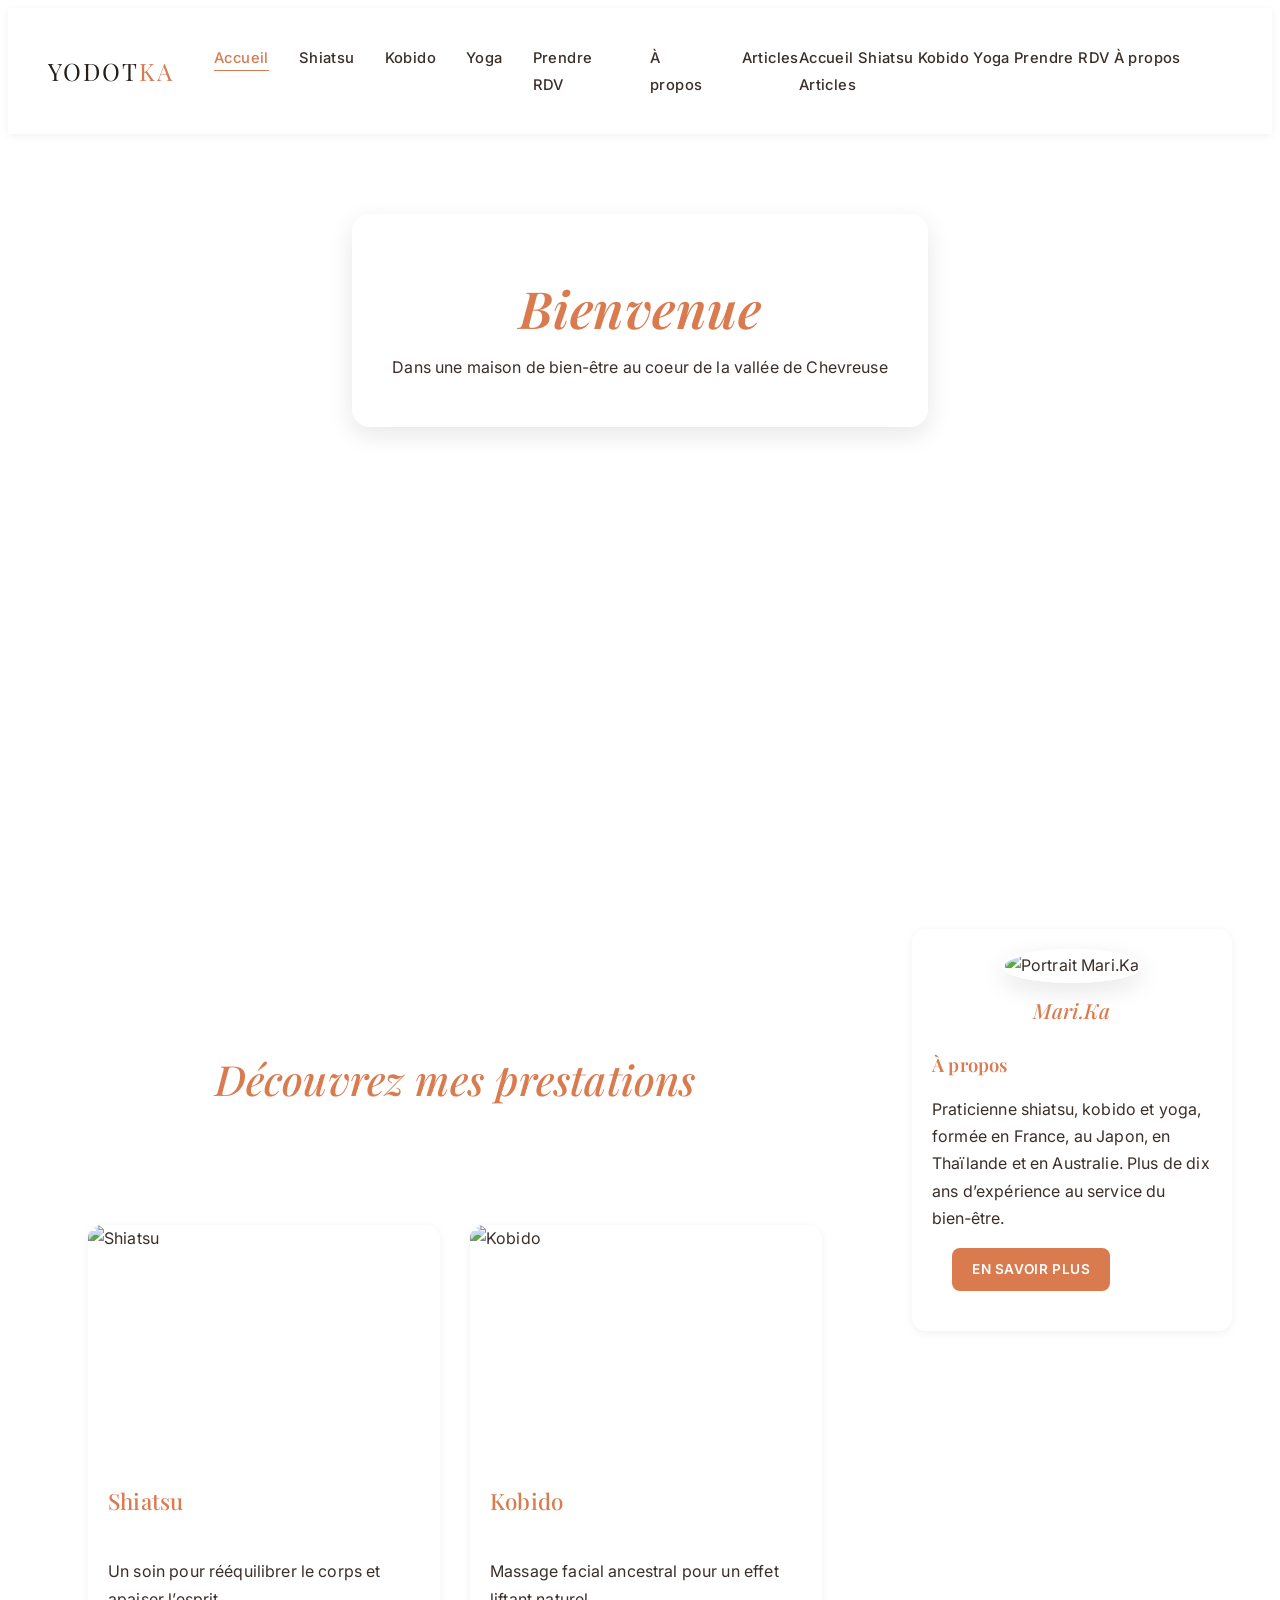
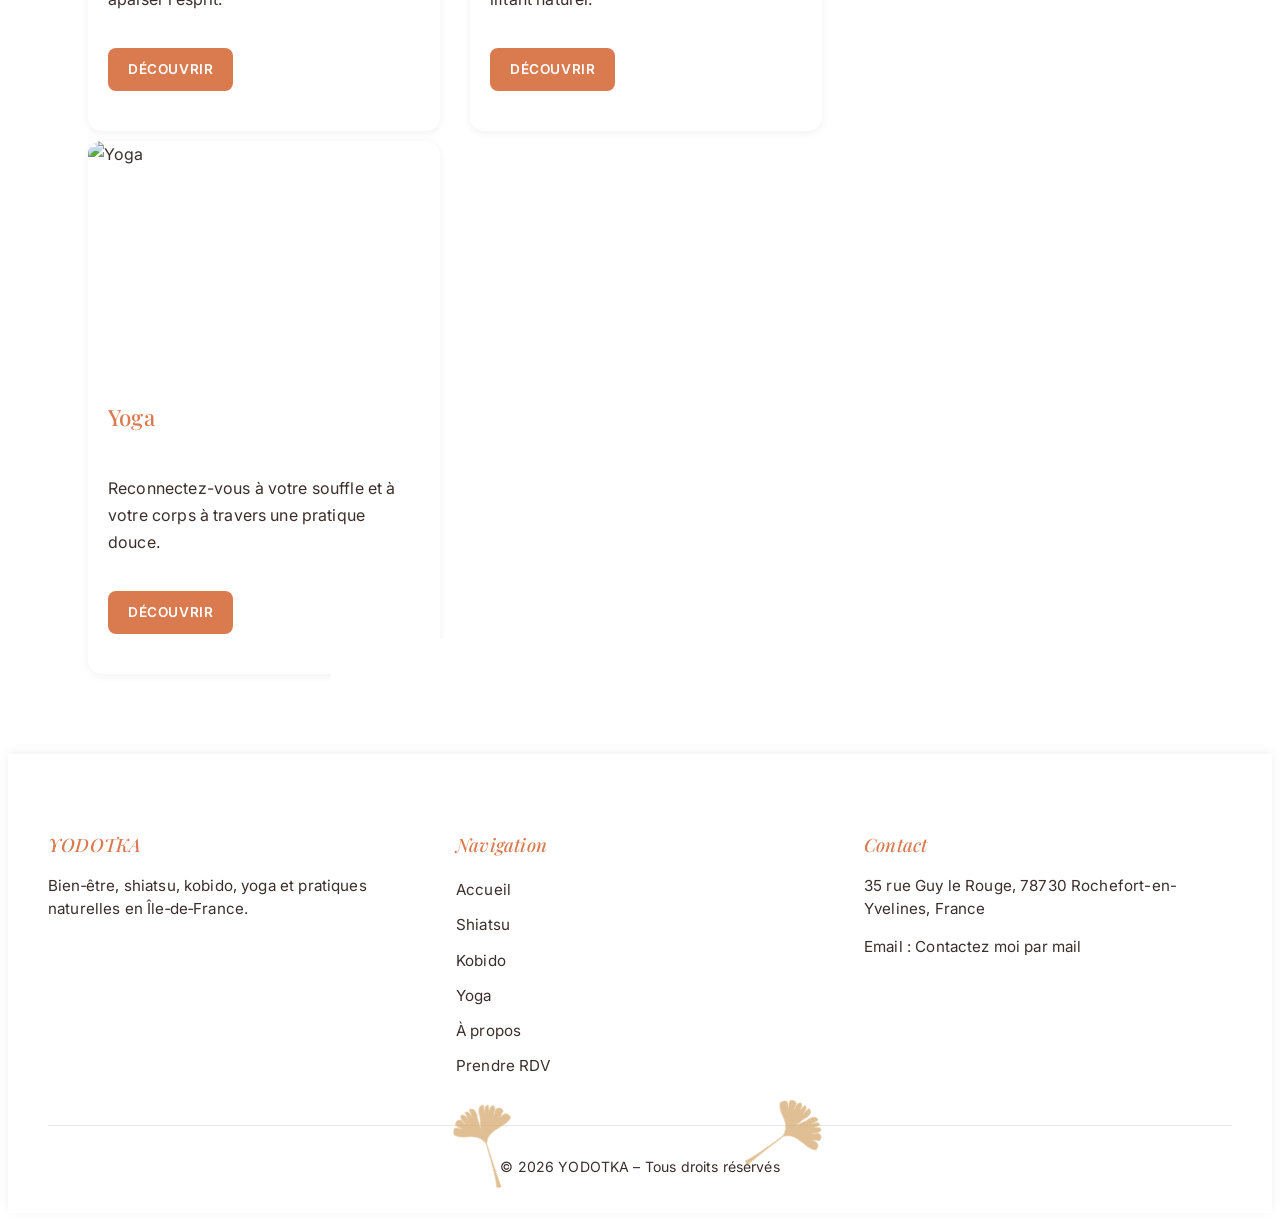
==== index.html @ 96d194fc "Remove extra closing div tag from index.html" ====
<!DOCTYPE html>
<html lang="fr">
<head>
    <meta charset="UTF-8">
    <title>Accueil – YODOTKA</title>
    <link rel="stylesheet" href="style.css">
    <link href="https://fonts.googleapis.com/css2?family=Playfair+Display:ital,wght@0,400;0,500;0,600;1,400&family=Inter:wght@300;400;500&display=swap" rel="stylesheet">
    <meta name="viewport" content="width=device-width, initial-scale=1.0">

</head>

<body>

    <!-- NAVIGATION -->
 <nav class="navbar">

    <div class="logo">YODOT<span>KA</span></div>

    <!-- Menu ordinateur -->
    <ul class="nav-links">
        <li><a href="index.html" class="active">Accueil</a></li>
        <li><a href="shiatsu.html">Shiatsu</a></li>
        <li><a href="kobido.html">Kobido</a></li>
        <li><a href="yoga.html">Yoga</a></li>
        <li><a href="rdv.html">Prendre RDV</a></li>
        <li><a href="aboutme.html">À propos</a></li>
        <li><a href="articles.html">Articles</a></li>
    </ul>

    <!-- Icône burger -->
    <div class="menu-toggle" id="menuToggle">☰</div>

    <!-- Menu smartphone -->
    <div class="mobile-menu" id="mobileMenu">
        <a href="index.html">Accueil</a>
        <a href="shiatsu.html">Shiatsu</a>
        <a href="kobido.html">Kobido</a>
        <a href="yoga.html">Yoga</a>
        <a href="rdv.html">Prendre RDV</a>
        <a href="aboutme.html">À propos</a>
        <a href="articles.html">Articles</a>
    </div>

</nav>

    <!-- HERO -->
    <header class="hero">
        <div class="hero-content fade-up">
            <h1>Bienvenue</h1>
            <p> Dans une maison de bien-être au coeur de la vallée de Chevreuse </p>
        </div>


    </header>


    <!-- LAYOUT AVEC COLONNE DROITE -->
    <section class="home-layout">

        <!-- COLONNE GAUCHE : CONTENU PRINCIPAL -->
        <div class="home-main">

            <!-- PRESTATIONS -->
            <section class="intro fade-up">
                <h2> Découvrez mes prestations </h2>
            </section>

            <section class="cards">

                <!-- SHIATSU -->
                <div class="card fade-delay-1">
                    <img src="https://raw.githubusercontent.com/p-lume/yodotka/main/img/shiatsu_index.jpg" alt="Shiatsu">
                    <h3>Shiatsu</h3>
                    <p>Un soin pour rééquilibrer le corps et apaiser l’esprit.</p>
                    <a href="shiatsu.html" class="btn-small">Découvrir</a>
                </div>
                <!-- KOBIDO -->
                <div class="card fade-delay-3">
                    <img src="https://raw.githubusercontent.com/p-lume/yodotka/main/img/kobido4-2.jpg" alt="Kobido">
                    <h3>Kobido</h3>
                    <p>Massage facial ancestral pour un effet liftant naturel.</p>
                    <a href="kobido.html" class="btn-small">Découvrir</a>
                </div>
                <!-- YOGA -->
                <div class="card fade-delay-2">
                    <img src="https://raw.githubusercontent.com/p-lume/yodotka/main/img/yoga6-3.jpg" alt="Yoga">
                    <h3>Yoga</h3>
                    <p>Reconnectez-vous à votre souffle et à votre corps à travers une pratique douce.</p>
                    <a href="yoga.html" class="btn-small">Découvrir</a>
                </div>

              

            </section>

        </div>


    <!-- COLONNE DROITE : SIDEBAR -->
<aside class="sidebar">

    <!-- MINI BIO -->
    <div class="mini-bio fade-up">

        <!-- MINI PORTRAIT -->
        <div class="mini-portrait">
            <img src="https://raw.githubusercontent.com/p-lume/yodotka/main/img/yoga.jpg" alt="Portrait Mari.Ka">
            <p class="portrait-name">Mari.Ka</p>
        </div>

        <h3>À propos</h3>
        <p>
            Praticienne shiatsu, kobido et yoga, formée en France, au Japon, en Thaïlande et en Australie.
            Plus de dix ans d’expérience au service du bien‑être.
        </p>
        <a href="aboutme.html" class="btn-small">En savoir plus</a>
    </div>




</aside>


    </section>


    <!-- FOOTER -->
    <footer class="footer">
        <div class="footer-container">

            <div class="footer-col">
                <h4>YODOTKA</h4>
                <p>Bien‑être, shiatsu, kobido, yoga et pratiques naturelles en Île‑de‑France.</p>
            </div>

            <div class="footer-col">
                <h4>Navigation</h4>
                <ul>
                    <li><a href="index.html">Accueil</a></li>
                    <li><a href="shiatsu.html">Shiatsu</a></li>
                    <li><a href="kobido.html">Kobido</a></li>
                    <li><a href="yoga.html">Yoga</a></li>
                    <li><a href="aboutme.html">À propos</a></li>
                    <li><a href="rdv.html">Prendre RDV</a></li>
                </ul>
            </div>

            <div class="footer-col">
                <h4>Contact</h4>
                <p>35 rue Guy le Rouge, 78730 Rochefort-en-Yvelines, France</p>
                <p>Email : <a href="mailto:marikaawuhan@yahoo.fr">Contactez moi par mail</a></p>
            </div>

        </div>

        <div class="footer-bottom">
                     <img src="img/gingko.svg" class="gingko g1">
            <p>© 2026 YODOTKA – Tous droits réservés</p>
             <img src="img/gingko.svg" class="gingko g2">
        </div>

    </footer>

    <script src="script.js"></script>

</body>
</html>
---- style.css ----
/* ==================================================================
   YODOTKA — STYLE PREMIUM
   Refonte du fichier d'origine : mêmes classes, mêmes images,
   système de tokens, ombres corrigées, micro-interactions affinées.
   ================================================================== */

/* ----------------------------------
   1. TOKENS
---------------------------------- */
:root {
    /* Couleurs */
    --beige: #f7f2eb;
    --gold: #d4a86a;
    --terracotta: #d97a4f;
    --terracotta-dark: #b85f39;   /* était utilisé mais jamais défini */
    --ink: #241d19;               /* noir chaud, plus profond que --dark */
    --dark: #3a2f2a;
    --light: #ffffff;
    --text: #3a2f2a;              /* était utilisé mais jamais défini */

    /* Ombres — à 3 niveaux, toujours complètes (x y blur couleur) */
    --shadow-color: 24, 20, 17;
    --shadow-1: 0 2px 8px rgba(var(--shadow-color), 0.06);
    --shadow-2: 0 8px 24px rgba(var(--shadow-color), 0.10);
    --shadow-3: 0 20px 45px rgba(var(--shadow-color), 0.16);
    --shadow: rgba(0,0,0,0.08); /* conservé pour compat, non recommandé pour box-shadow direct */
    --shadow-soft: var(--shadow-1); /* était utilisé mais jamais défini */

    /* Rayons */
    --radius-sm: 8px;
    --radius-md: 14px;
    --radius-lg: 18px;

    /* Espacement */
    --space-xs: 8px;
    --space-sm: 16px;
    --space-md: 30px;
    --space-lg: 50px;
    --space-xl: 80px;

    /* Easing premium (ease-out expo léger) au lieu de "ease" plat */
    --ease-premium: cubic-bezier(0.22, 1, 0.36, 1);
    --ease-soft: cubic-bezier(0.4, 0, 0.2, 1);

    background: var(--light);
}

/* ----------------------------------
   2. TYPOGRAPHIE
---------------------------------- */
body, p, li, a, button, input, textarea {
    font-family: 'Inter', sans-serif;
    font-weight: 400; /* 300 = trop fin pour rester lisible en premium */
    letter-spacing: 0.15px;
    line-height: 1.7;
    color: var(--text);
}

h1, h2, h3, h4 {
    font-family: 'Playfair Display', serif;
    font-weight: 500;
    letter-spacing: 0.2px;
    color: var(--ink);
}

/* Hiérarchie claire — une seule définition par niveau, pas de doublon écrasé plus loin */
h1 {
    font-size: 3.4rem;
    font-weight: 600;
    font-style: italic;
    line-height: 1.15;
}

h2 {
    font-size: 2.6rem;
    font-style: italic;
    text-align: center;
    margin-bottom: var(--space-md);
    color: var(--terracotta);
}

h3 {
    font-size: 1.4rem;
    color: var(--terracotta);
}

/* Petite touche "signature" : eyebrow discret au-dessus des titres de section,
   à utiliser en ajoutant <span class="eyebrow">Rituel</span> avant un h2 */
.eyebrow {
    display: block;
    font-family: 'Inter', sans-serif;
    font-size: 0.72rem;
    font-weight: 600;
    letter-spacing: 3px;
    text-transform: uppercase;
    color: var(--gold);
    margin-bottom: 8px;
    text-align: center;
}

/* ----------------------------------
   3. NAVBAR
---------------------------------- */
.navbar {
    display: flex;
    justify-content: space-between;
    align-items: center;
    padding: 20px 40px;
    background: var(--light);
    box-shadow: var(--shadow-1);
    position: sticky;
    top: 0;
    z-index: 10;
}

.logo {
    font-family: 'Playfair Display', serif;
    font-size: 1.5rem;
    letter-spacing: 2px;
    color: var(--ink);
}

.logo span {
    color: var(--terracotta);
}

.navbar ul {
    display: flex;
    gap: 30px;
    list-style: none;
}

.navbar a {
    position: relative;
    text-decoration: none;
    color: var(--dark);
    font-size: 0.92rem;
    font-weight: 500;
    letter-spacing: 0.4px;
    padding-bottom: 4px;
}

/* Soulignement animé plutôt qu'un simple changement de couleur */
.navbar a::after {
    content: "";
    position: absolute;
    left: 0;
    bottom: 0;
    width: 0;
    height: 1px;
    background: var(--terracotta);
    transition: width 0.35s var(--ease-premium);
}

.navbar a.active,
.navbar a:hover {
    color: var(--terracotta);
}

.navbar a.active::after,
.navbar a:hover::after {
    width: 100%;
}

/* ----------------------------------
   4. HERO (HOME)
---------------------------------- */
.hero {
    height: 75vh;
    background:
        linear-gradient(rgba(255,255,255,0.15), rgba(255,255,255,0.15)),
        url("https://raw.githubusercontent.com/p-lume/yodotka/main/img/cover_index.jpg");
    background-position: center center;
    background-size: cover;
    background-repeat: no-repeat;
    background-attachment: fixed;
    position: relative;
    display: flex;
    align-items: flex-start;
    justify-content: center;
    text-align: center;
    padding-top: 80px;
}

.hero-content {
    background: rgba(255,255,255,0.7);
    padding: 30px 40px;
    border-radius: var(--radius-lg);
    backdrop-filter: blur(6px);
    box-shadow: var(--shadow-2);
}

.hero h1 {
    font-size: 3.2rem;
    letter-spacing: 0.5px;
    margin-bottom: 10px;
    color: var(--terracotta);
}

@media (max-width: 768px) {
    .hero {
        height: 72vh;
        background:
            linear-gradient(rgba(255,255,255,0.10), rgba(255,255,255,0.10)),
            url("https://raw.githubusercontent.com/p-lume/yodotka/main/img/covertel_index.png");
        background-size: contain;
        background-position: center;
        background-color: #f6f2ee;
        background-repeat: no-repeat;
        background-attachment: scroll;
        padding-top: 35px;
    }

    .hero-content {
        width: 88%;
        padding: 20px 22px;
        background: rgba(255,255,255,0.78);
        border-radius: var(--radius-lg);
        backdrop-filter: blur(6px);
    }

    .hero h1 {
        font-size: 2.1rem;
        line-height: 1.15;
    }
}

/* ----------------------------------
   5. INTRO
---------------------------------- */
.intro {
    max-width: 900px;
    margin: auto;
    padding: var(--space-xl) 20px;
    font-size: 1.1rem;
    text-align: center;
}

/* ----------------------------------
   6. CARDS (prestations)
---------------------------------- */
.cards {
    display: grid;
    grid-template-columns: repeat(auto-fit, minmax(260px, 1fr));
    gap: var(--space-md);
    padding: 0 40px;
}

.card {
    display: flex;
    flex-direction: column;
    height: 100%;
    background: var(--light);
    border-radius: var(--radius-md);
    box-shadow: var(--shadow-1);
    padding-bottom: 20px;
    opacity: 0;
    transform: translateY(40px);
    animation: fadeUp 0.9s var(--ease-premium) forwards;
    transition: transform .45s var(--ease-premium), box-shadow .45s var(--ease-premium);
}

.card:hover {
    transform: translateY(-8px);
    box-shadow: var(--shadow-3);
}

.card img {
    width: 100%;
    height: 220px;
    object-fit: cover;
    border-radius: var(--radius-md) var(--radius-md) 0 0;
    transition: transform .6s var(--ease-premium);
}

.card:hover img {
    transform: scale(1.05);
}

.card h3,
.card p {
    padding: 0 20px;
}

.card h3 {
    padding-top: 15px;
}

.card p {
    flex-grow: 1;
    margin-bottom: 15px;
    color: var(--dark);
}

.btn-small,
.btn-read {
    display: inline-block;
    align-self: flex-start;
    margin: 0 20px 20px;
    padding: 10px 20px;
    background: var(--terracotta);
    color: white;
    font-size: 0.85rem;
    font-weight: 600;
    letter-spacing: 0.6px;
    text-transform: uppercase;
    border-radius: var(--radius-sm);
    text-decoration: none;
    transition: background .3s var(--ease-soft), transform .3s var(--ease-premium), box-shadow .3s var(--ease-premium);
}

.btn-small:hover,
.btn-read:hover {
    background: var(--terracotta-dark);
    transform: translateY(-2px);
    box-shadow: var(--shadow-2);
}

/* ----------------------------------
   7. GALERIE YOGA
---------------------------------- */
.yoga-gallery {
    max-width: 1100px;
    margin: 60px auto;
    padding: 0 40px;
}

.yoga-grid {
    display: grid;
    grid-template-columns: repeat(auto-fit, minmax(280px, 1fr));
    gap: var(--space-md);
}

.yoga-photo {
    overflow: hidden;
    border-radius: var(--radius-md);
    box-shadow: var(--shadow-1);
    background: var(--light);
    height: 320px;
    display: flex;
    align-items: center;
    justify-content: center;
}

.yoga-photo img {
    width: 100%;
    height: 100%;
    object-fit: cover;
    transition: transform .7s var(--ease-premium);
}

.yoga-photo:hover img {
    transform: scale(1.06);
}

/* ----------------------------------
   8. ANIMATIONS
---------------------------------- */
.fade-up {
    opacity: 0;
    transform: translateY(30px);
}

.appear {
    opacity: 1 !important;
    transform: translateY(0) !important;
    transition: opacity .8s var(--ease-premium), transform .8s var(--ease-premium);
}

@keyframes fadeUp {
    to { opacity: 1; transform: translateY(0); }
}

@media (prefers-reduced-motion: reduce) {
    *, *::before, *::after {
        animation-duration: 0.01ms !important;
        transition-duration: 0.01ms !important;
    }
}

/* ----------------------------------
   9. ABOUT HERO
---------------------------------- */
.about-hero {
    height: 50vh;
    background: url("https://raw.githubusercontent.com/p-lume/yodotka/main/img/cover3.png") center/cover no-repeat;
}

/* ----------------------------------
   10. DIPLÔMES
---------------------------------- */
.diplomes-grid {
    display: grid;
    grid-template-columns: repeat(auto-fit, minmax(260px, 1fr));
    gap: var(--space-md);
    padding: 0 40px 60px;
}

.dip-card {
    background: var(--light);
    padding: 25px;
    border-radius: var(--radius-md);
    box-shadow: var(--shadow-1);
    display: flex;
    flex-direction: column;
    justify-content: space-between;
    min-height: 180px;
    transition: transform .4s var(--ease-premium), box-shadow .4s var(--ease-premium);
}

.dip-card:hover {
    transform: translateY(-6px);
    box-shadow: var(--shadow-3);
}

.dip-card h3 {
    font-size: 1.25rem;
    margin-bottom: 10px;
}

.dip-card p {
    font-size: 1.05rem;
    line-height: 1.6;
    color: var(--dark);
}

/* ----------------------------------
   11. HOME LAYOUT + SIDEBAR
---------------------------------- */
.home-layout {
    display: grid;
    grid-template-columns: 1fr 320px;
    gap: var(--space-lg);
    padding: 40px;
    align-items: start;
}

.sidebar {
    display: flex;
    flex-direction: column;
    gap: var(--space-md);
    position: sticky;
    top: 100px;
}

.mini-bio, .insta-box, .sidebar-news {
    background: var(--light);
    padding: 20px;
    border-radius: var(--radius-md);
    box-shadow: var(--shadow-1);
}

.mini-bio h3, .insta-box h3, .sidebar-news h3 {
    margin-bottom: 12px;
    font-size: 1.15rem;
    font-weight: 600;
}

.sidebar-news {
    animation: fadeUp .6s var(--ease-premium);
}

.news-item {
    display: flex;
    flex-direction: column;
    gap: 10px;
}

.news-item img {
    width: 100%;
    border-radius: var(--radius-sm);
    object-fit: cover;
    box-shadow: var(--shadow-soft);
}

.news-title {
    font-size: 0.95rem;
    line-height: 1.4;
    color: var(--text);
    font-weight: 500;
}

/* ----------------------------------
   12. STORY + ABOUT
---------------------------------- */
.story {
    max-width: 700px;
    margin: auto;
    text-align: center;
}

.story p {
    line-height: 1.8;
    font-size: 1.05rem;
}

.story-more {
    max-height: 0;
    overflow: hidden;
    transition: max-height 0.6s var(--ease-soft), opacity 0.6s var(--ease-soft);
    opacity: 0;
}

.story.open .story-more {
    max-height: 1000px;
    opacity: 1;
    margin-top: 15px;
}

.btn-toggle {
    margin-top: 20px;
    padding: 10px 20px;
    border: none;
    background: transparent;
    color: var(--terracotta);
    font-weight: 600;
    letter-spacing: 0.3px;
    cursor: pointer;
    position: relative;
}

.btn-toggle::after {
    content: "";
    display: block;
    width: 0;
    height: 1px;
    background: var(--terracotta);
    transition: width 0.3s var(--ease-premium);
    margin: 4px auto 0;
}

.btn-toggle:hover::after {
    width: 100%;
}

.about-intro {
    max-width: 900px;
    margin: 60px auto;
    padding: 30px 35px;
    background: var(--light);
    border-radius: var(--radius-md);
    box-shadow: var(--shadow-1);
}

.about-text p {
    display: flex;
    align-items: flex-start;
    gap: 12px;
    font-size: 1.1rem;
    line-height: 1.7;
    margin-bottom: 18px;
}

.about-text .icon {
    font-size: 1.4rem;
    margin-top: 3px;
    color: var(--gold);
}

.about-story {
    max-width: 900px;
    margin: 60px auto;
    padding: 0 20px;
}

.story-block {
    background: var(--light);
    padding: 35px;
    border-radius: var(--radius-md);
    box-shadow: var(--shadow-1);
    line-height: 1.75;
    font-size: 1.08rem;
}

.story-block .highlight {
    background: var(--terracotta);
    color: white;
    padding: 16px 20px;
    border-radius: var(--radius-sm);
    font-weight: 600;
    margin-top: 25px;
    text-align: center;
}

.mini-portrait {
    text-align: center;
    margin-bottom: 20px;
}

.mini-portrait img {
    width: 110px;
    height: 110px;
    object-fit: cover;
    border-radius: 50%;
    box-shadow: var(--shadow-2);
    border: 3px solid var(--light);
}

.portrait-name {
    margin-top: 10px;
    font-family: 'Playfair Display', serif;
    font-style: italic;
    font-size: 1.3rem;
    font-weight: 500;
    color: var(--terracotta);
    letter-spacing: 0.3px;
}

/* ----------------------------------
   13. HERO RDV
---------------------------------- */
.hero-rdv {
    height: 45vh;
    background: url("https://images.unsplash.com/photo-1556228720-195a672e8a03?auto=format&fit=crop&w=1600&q=80") center/cover no-repeat;
    display: flex;
    align-items: center;
    justify-content: center;
    position: relative;
    text-align: center;
}

.hero-rdv::before {
    content: "";
    position: absolute;
    inset: 0;
    background: rgba(0,0,0,0.4);
    backdrop-filter: blur(2px);
}

.hero-rdv-content {
    position: relative;
    z-index: 2;
    color: white;
    padding: 20px 40px;
}

.hero-rdv-content h1 {
    font-size: 2.6rem;
    margin-bottom: 10px;
    color: white;
}

.hero-rdv-content p {
    font-size: 1.15rem;
    opacity: 0.9;
}

/* CARROUSEL */
.carousel {
    max-width: 750px;
    margin: 50px auto;
    padding: 0 20px;
}

.carousel-container {
    position: relative;
    overflow: hidden;
    border-radius: var(--radius-md);
    box-shadow: var(--shadow-2);
    background: var(--light);
}

.carousel-slide {
    display: none;
    height: 320px;
}

.carousel-slide.active {
    display: block;
}

.carousel-slide img {
    width: 100%;
    height: 100%;
    object-fit: cover;
    object-position: center;
    border-radius: var(--radius-md);
    transition: transform .6s var(--ease-premium);
}

.carousel-slide.active img:hover {
    transform: scale(1.04);
}

.carousel-btn {
    position: absolute;
    top: 50%;
    transform: translateY(-50%);
    background: rgba(255,255,255,0.75);
    border: none;
    padding: 8px 12px;
    border-radius: 50%;
    cursor: pointer;
    font-size: 18px;
    color: var(--dark);
    box-shadow: var(--shadow-2);
    transition: background .3s var(--ease-soft), transform .3s var(--ease-premium);
}

.carousel-btn:hover {
    background: rgba(255,255,255,0.95);
    transform: translateY(-50%) scale(1.1);
}

.carousel-btn.prev { left: 12px; }
.carousel-btn.next { right: 12px; }

@media (max-width: 900px) {
    .carousel { max-width: 100%; padding: 0 15px; }
    .carousel-slide { height: 220px; }
    .carousel-btn { padding: 6px 10px; font-size: 16px; }
}

/* ----------------------------------
   14. FOOTER
---------------------------------- */
.footer {
    background: var(--light);
    padding: 50px 40px 20px;
    box-shadow: 0 -2px 10px rgba(var(--shadow-color), 0.06);
    margin-top: 60px;
}

.footer-container {
    display: grid;
    grid-template-columns: repeat(auto-fit, minmax(220px, 1fr));
    gap: 40px;
    max-width: 1200px;
    margin: auto;
}

.footer-col h4 {
    color: var(--terracotta);
    margin-bottom: 15px;
    font-size: 1.15rem;
    font-family: 'Playfair Display', serif;
    font-style: italic;
}

.footer-col p,
.footer-col a {
    color: var(--dark);
    font-size: 0.95rem;
    line-height: 1.5;
    text-decoration: none;
}

.footer-col ul {
    list-style: none;
    padding: 0;
}

.footer-col ul li {
    margin-bottom: 8px;
}

.footer-col ul li a {
    transition: color .25s var(--ease-soft);
}

.footer-col ul li a:hover {
    color: var(--terracotta);
}

/* Gingko décoratif autour du copyright */
.footer-bottom {
    position: relative;
    text-align: center;
    margin-top: 30px;
    padding-top: 15px;
    border-top: 1px solid rgba(var(--shadow-color), 0.1);
    font-size: 0.88rem;
}

.footer-bottom p {
    position: relative;
    z-index: 2;
}

.footer-bottom .gingko {
    position: absolute;
    width: 60px;
    opacity: 0.8;
    z-index: 1;
}

.footer-bottom .g1 {
    left: 35%;
    bottom: 0;
    transform: rotate(-45deg);
}

.footer-bottom .g2 {
    right: 35%;
    bottom: 0;
    transform: rotate(25deg);
}

/* ----------------------------------
   15. SERVICES (onglets)
---------------------------------- */
.service-grid {
    display: grid;
    grid-template-columns: repeat(auto-fit, minmax(220px, 1fr));
    gap: 20px;
    margin-bottom: 30px;
}

.service-card {
    background: var(--light);
    padding: 20px;
    border-radius: var(--radius-md);
    box-shadow: var(--shadow-1);
    cursor: pointer;
    text-align: center;
    transition: transform .3s var(--ease-premium), box-shadow .3s var(--ease-premium), border-color .3s var(--ease-soft);
    border: 2px solid transparent;
}

.service-card:hover {
    transform: translateY(-5px);
    box-shadow: var(--shadow-2);
}

.service-card.active {
    border-color: var(--terracotta);
    box-shadow: var(--shadow-3);
}

/* ----------------------------------
   16. SHIATSU — ÉTAPES & BÉNÉFICES
---------------------------------- */
.shiatsu-session {
    max-width: 1100px;
    margin: 70px auto;
    padding: 0 40px;
    text-align: center;
}

.session-steps {
    display: grid;
    grid-template-columns: repeat(auto-fit, minmax(260px, 1fr));
    gap: var(--space-md);
    margin-top: 40px;
}

.step-card {
    background: var(--light);
    padding: 30px 20px;
    border-radius: var(--radius-lg);
    box-shadow: var(--shadow-1);
    transition: transform .35s var(--ease-premium), box-shadow .35s var(--ease-premium);
}

.step-card:hover {
    transform: translateY(-6px);
    box-shadow: var(--shadow-3);
}

.step-icon {
    font-size: 2.2rem;
    margin-bottom: 15px;
    color: var(--gold);
}

.step-card h3 {
    margin-bottom: 10px;
}

.shiatsu-benefits {
    max-width: 1000px;
    margin: 60px auto;
    padding: 0 40px;
    text-align: center;
}

.benefits-grid {
    display: grid;
    grid-template-columns: repeat(auto-fit, minmax(180px, 1fr));
    gap: 20px;
    margin-top: 30px;
}

.benefit-card {
    background: var(--light);
    padding: 25px 15px;
    border-radius: var(--radius-md);
    box-shadow: var(--shadow-1);
    font-weight: 600;
    color: var(--dark);
    border: 2px solid transparent;
    transition: border-color .3s var(--ease-soft), transform .3s var(--ease-premium), box-shadow .3s var(--ease-premium);
}

.benefit-card:hover {
    border-color: var(--terracotta);
    transform: translateY(-5px);
    box-shadow: var(--shadow-3);
}

/* ----------------------------------
   17. ARTICLES
---------------------------------- */
.hero-articles {
    background: url('img/hero-articles.jpg') center/cover no-repeat;
    height: 40vh;
    display: flex;
    align-items: center;
    justify-content: center;
}

.articles-container {
    max-width: 900px;
    margin: 60px auto;
    padding: 0 20px;
    display: flex;
    flex-direction: column;
    gap: 40px;
}

.article-card {
    background: var(--light);
    border-radius: var(--radius-lg);
    overflow: hidden;
    box-shadow: var(--shadow-1);
    display: flex;
    flex-direction: column;
    transition: box-shadow .35s var(--ease-premium);
}

.article-card:hover {
    box-shadow: var(--shadow-3);
}

.article-img {
    width: 100%;
    height: 260px;
    object-fit: cover;
}

.article-content {
    padding: 22px 25px;
}

.article-title {
    font-size: 1.5rem;
    color: var(--terracotta);
    margin-bottom: 10px;
}

.article-excerpt {
    font-size: 1rem;
    line-height: 1.6;
    color: var(--text);
    margin-bottom: 20px;
}

/* ----------------------------------
   18. RESPONSIVE — TABLETTE
---------------------------------- */
@media (max-width: 900px) {
    .navbar { padding: 14px 20px; }
    .navbar ul { gap: 16px; }

    .hero, .hero-rdv, .about-hero {
        height: 45vh;
        padding: 0 15px;
    }

    .hero-content, .hero-rdv-content { padding: 18px 22px; }
    .hero h1, .hero-rdv-content h1 { font-size: 2rem; }

    h2 { font-size: 1.9rem; }

    .cards { padding: 0 20px; gap: 20px; }
    .card img { height: 180px; }

    .home-layout { grid-template-columns: 1fr; padding: 20px; gap: 30px; }
    .sidebar { position: static; }

    .about-intro, .about-story { margin: 40px auto; padding: 20px; }

    .footer { padding: 40px 20px 20px; }
}

/* ----------------------------------
   19. RESPONSIVE — MOBILE
---------------------------------- */
@media (max-width: 768px) {
    html { font-size: 18px; -webkit-text-size-adjust: 100%; }
    body { font-size: 1rem; line-height: 1.75; }

    .navbar { padding: 12px 18px; }

    .navbar ul {
        display: flex;
        overflow-x: auto;
        gap: 16px;
        padding-bottom: 6px;
        -webkit-overflow-scrolling: touch;
        scrollbar-width: none;
    }
    .navbar ul::-webkit-scrollbar { display: none; }

    .menu-toggle {
        display: flex;
        width: 42px;
        height: 42px;
        justify-content: center;
        align-items: center;
        font-size: 30px;
        cursor: pointer;
    }

    .hero {
        height: 32vh;
        min-height: 240px;
        background-size: cover !important;
        background-position: center center !important;
        background-attachment: scroll;
        padding-top: 20px;
    }

    .hero-content { width: 92%; padding: 18px; border-radius: var(--radius-lg); }
    .hero h1 { font-size: 2.3rem; line-height: 1.15; }
    .hero p { font-size: 1.05rem; }

    h2 { font-size: 1.9rem; }
    h3 { font-size: 1.4rem; }
    p, li { font-size: 1.05rem; }

    .intro, .about-intro, .about-story, .story,
    .cards, .shiatsu-session, .shiatsu-benefits, .yoga-gallery {
        padding-left: 18px !important;
        padding-right: 18px !important;
    }

    .cards, .session-steps, .benefits-grid, .diplomes-grid, .yoga-grid {
        gap: 22px;
    }

    .card, .dip-card, .step-card, .benefit-card {
        border-radius: var(--radius-lg);
    }

    .card img { height: 240px; }

    .btn-small, .btn-read {
        display: inline-block;
        padding: 14px 24px;
        font-size: 1rem;
        border-radius: var(--radius-sm);
    }

    .home-layout { grid-template-columns: 1fr; gap: 25px; }
    .sidebar { position: static; }

    .footer { padding: 35px 20px; }
    .footer-bottom .gingko { display: none; }

    .mobile-menu {
        position: fixed;
        top: 0;
        right: -100%;
        width: 78%;
        height: 100vh;
        background: #fff;
        transition: right .4s var(--ease-premium);
        z-index: 999;
        padding: 90px 30px;
        box-shadow: -10px 0 30px rgba(var(--shadow-color), 0.18);
    }

    .mobile-menu.open { right: 0; }

    .mobile-menu a {
        display: block;
        text-decoration: none;
        color: var(--ink);
        font-size: 1.2rem;
        margin: 22px 0;
    }
}

/* ----------------------------------
   20. ACCESSIBILITÉ
---------------------------------- */
a:focus-visible,
button:focus-visible,
.service-card:focus-visible {
    outline: 2px solid var(--terracotta);
    outline-offset: 3px;
}
/* ---------- POPUP ---------- */

.popup-overlay{
    position:fixed;
    inset:0;
    background:rgba(0,0,0,.45);
    display:flex;
    justify-content:center;
    align-items:center;
    z-index:9999;
    opacity:0;
    visibility:hidden;
    transition:.3s;
}

.popup-overlay.show{
    opacity:1;
    visibility:visible;
}

.popup{
    position:relative;
    width:min(90%,520px);
    background:#fff;
    padding:40px;
    border-radius:18px;
    text-align:center;
    box-shadow:0 15px 40px rgba(0,0,0,.2);
    animation:popupAppear .35s ease;
}

.popup h2{
    margin-top:0;
    color:#8a6b4a;
    font-family:'Playfair Display',serif;
}

.popup p{
    line-height:1.7;
    color:#555;
}

.popup-address{
    margin:22px 0;
    font-size:1.1rem;
}

.popup-btn{
    margin-top:20px;
    padding:12px 28px;
    border:none;
    border-radius:40px;
    background:#8a6b4a;
    color:#fff;
    cursor:pointer;
    font-size:15px;
}

.popup-btn:hover{
    opacity:.9;
}

.popup-close{
    position:absolute;
    top:10px;
    right:15px;
    border:none;
    background:none;
    font-size:28px;
    cursor:pointer;
    color:#999;
}

@keyframes popupAppear{
    from{
        opacity:0;
        transform:translateY(20px) scale(.95);
    }
    to{
        opacity:1;
        transform:translateY(0) scale(1);
    }
}
/* ==========================
   MENU BURGER SMARTPHONE
========================== */

.menu-toggle{
    display:none;
}

@media (max-width:768px){

    .nav-links{
        display:none !important;
    }

    .menu-toggle{
        display:flex;
        align-items:center;
        justify-content:center;
        font-size:32px;
        cursor:pointer;
        color:var(--terracotta);
        z-index:1001;
    }

    .mobile-menu{
        position:fixed;
        top:0;
        right:-100%;
        width:82%;
        height:100vh;
        background:#fff;
        padding:90px 35px;
        display:flex;
        flex-direction:column;
        gap:22px;
        transition:right .35s ease;
        box-shadow:-8px 0 30px rgba(0,0,0,.18);
        z-index:1000;
    }

    .mobile-menu.open{
        right:0;
    }

    .mobile-menu a{
        text-decoration:none;
        color:#3a2f2a;
        font-size:1.2rem;
        font-weight:500;
    }
}
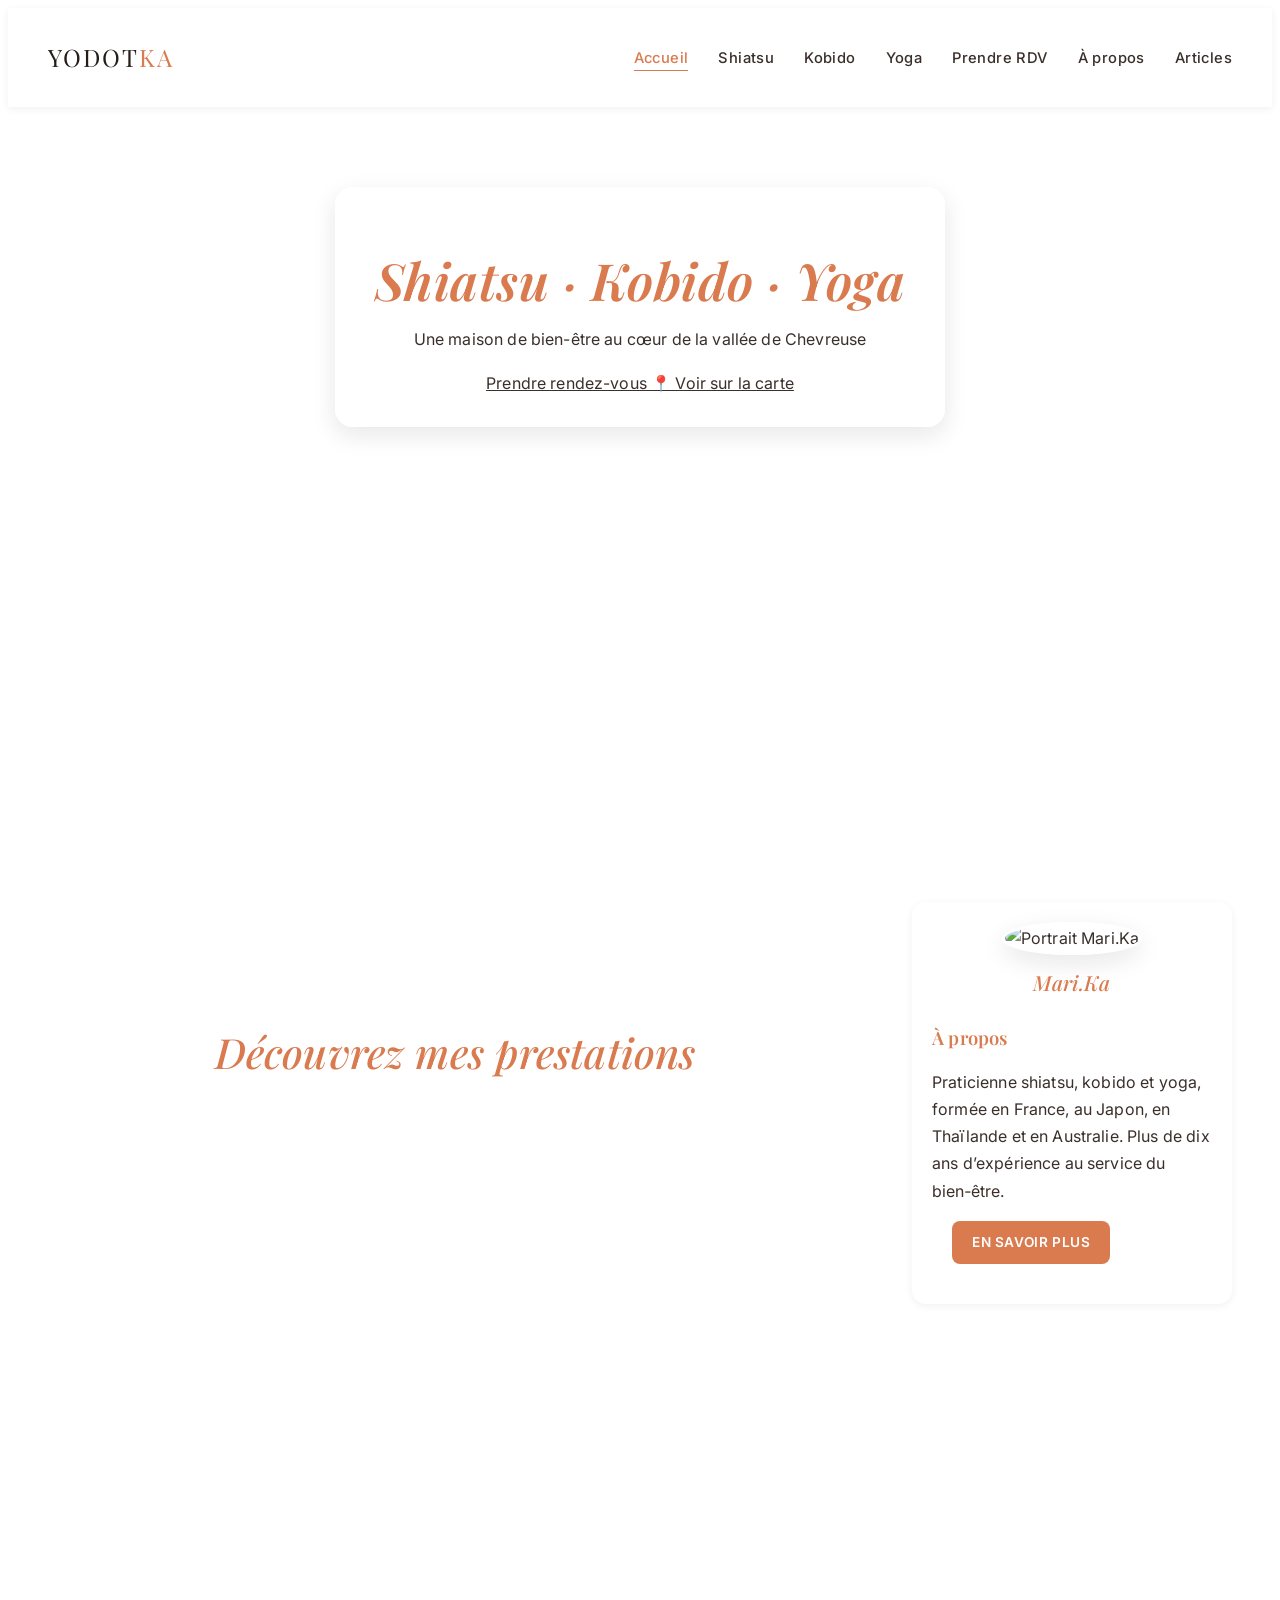
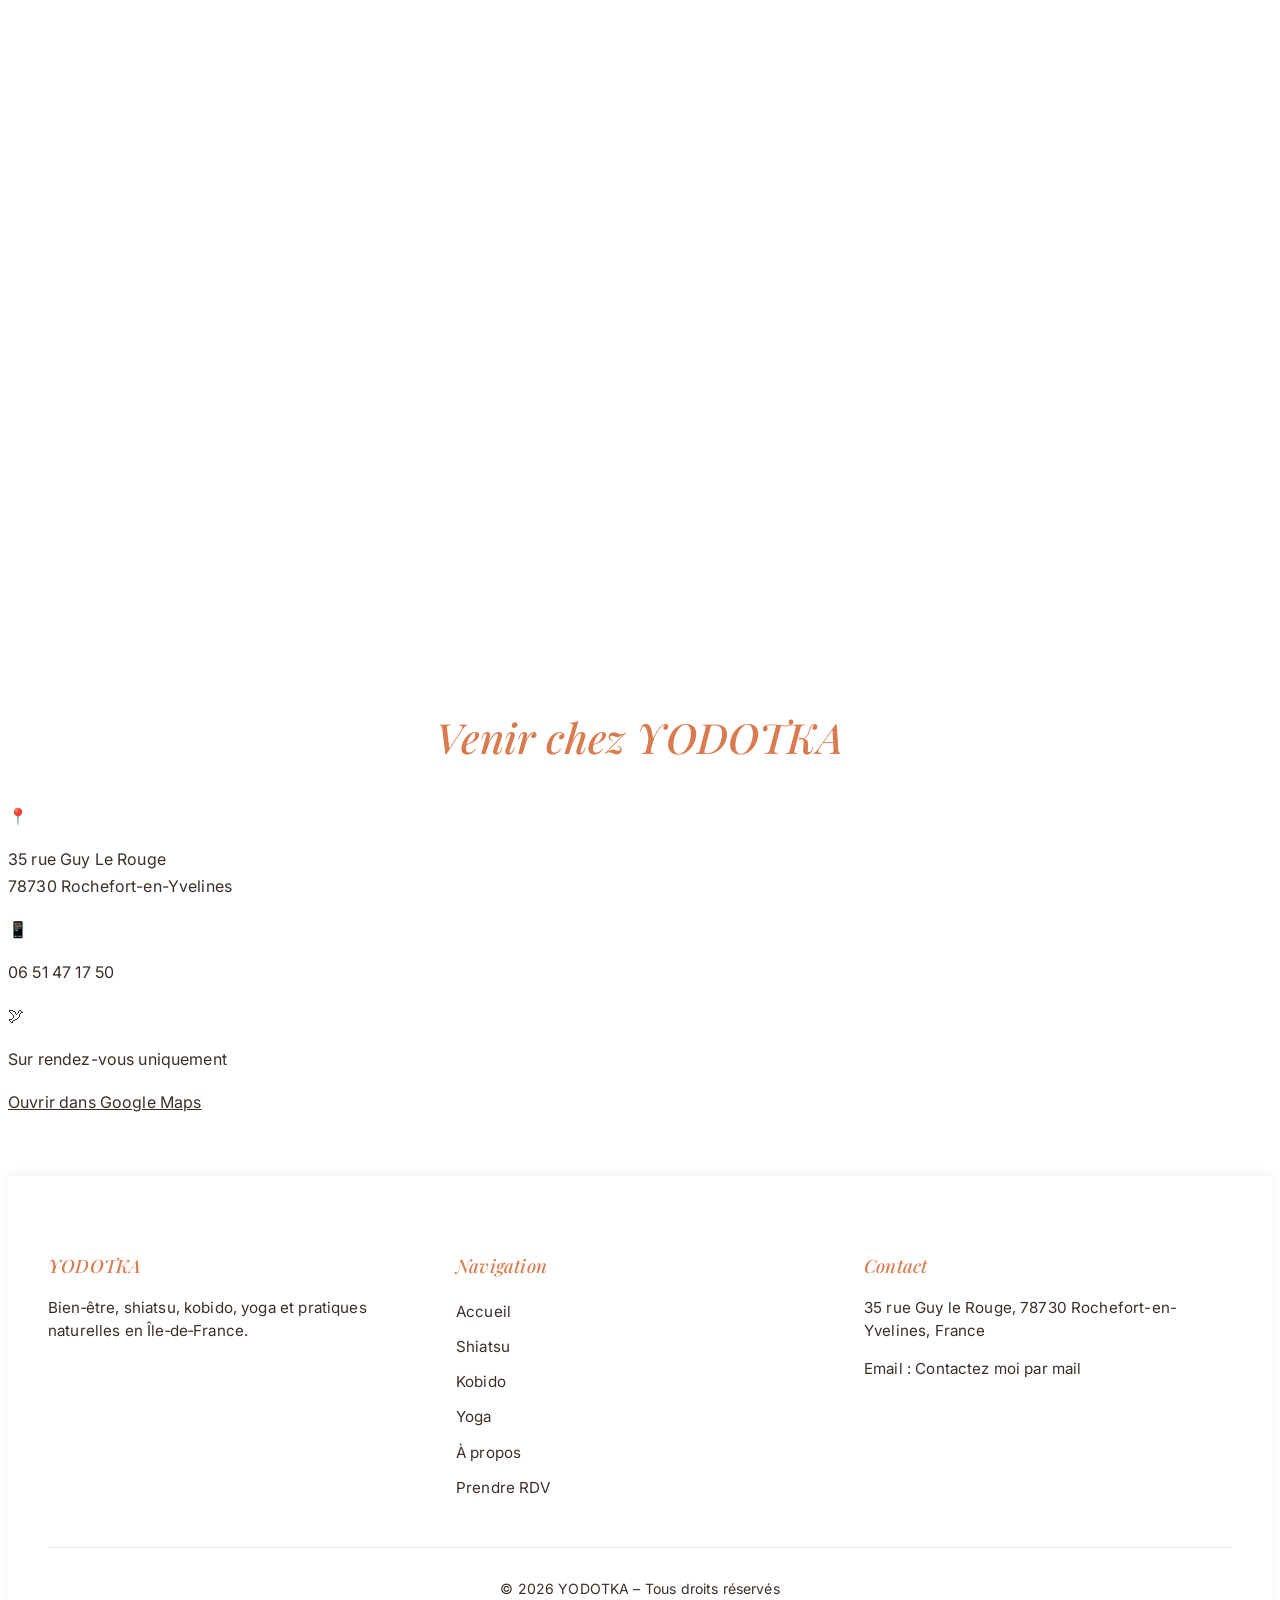
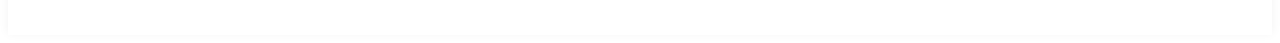
==== commit 7b70785d: "Update hero section and add contact information" ====
--- a/index.html
+++ b/index.html
@@ -45,10 +45,24 @@
 
     <!-- HERO -->
     <header class="hero">
-        <div class="hero-content fade-up">
-            <h1>Bienvenue</h1>
-            <p> Dans une maison de bien-être au coeur de la vallée de Chevreuse </p>
-        </div>
+       <div class="hero-content fade-up">
+    <h1>Shiatsu · Kobido · Yoga</h1>
+
+    <p>Une maison de bien-être au cœur de la vallée de Chevreuse</p>
+
+    <div class="hero-actions">
+
+        <a href="rdv.html" class="btn-hero">
+            Prendre rendez-vous
+        </a>
+
+        <a href="https://maps.google.com/?q=35+rue+Guy+Le+Rouge+78730+Rochefort-en-Yvelines"
+           target="_blank"
+           class="map-link">
+
+           📍 Voir sur la carte
+        </a>
+</div>
 
 
     </header>
@@ -123,7 +137,38 @@
 
 
     </section>
-
+<section class="contact-home fade-up">
+
+    <div class="contact-card">
+
+        <h2>Venir chez YODOTKA</h2>
+
+        <div class="contact-item">
+            <span class="icon">📍</span>
+            <p>35 rue Guy Le Rouge<br>78730 Rochefort-en-Yvelines</p>
+        </div>
+
+        <div class="contact-item">
+            <span class="icon">📱</span>
+            <p>06 51 47 17 50</p>
+        </div>
+
+        <div class="contact-item">
+            <span class="icon">🕊</span>
+            <p>Sur rendez-vous uniquement</p>
+        </div>
+
+        <a href="https://maps.google.com/?q=35+rue+Guy+Le+Rouge+78730+Rochefort-en-Yvelines"
+           target="_blank"
+           class="btn-map">
+
+           Ouvrir dans Google Maps
+
+        </a>
+
+    </div>
+
+</section>
 
     <!-- FOOTER -->
     <footer class="footer">
--- a/style.css
+++ b/style.css
@@ -1,4 +1,4 @@
-/* ==================================================================
+/* ======================================================
    YODOTKA — STYLE PREMIUM
    Refonte du fichier d'origine : mêmes classes, mêmes images,
    système de tokens, ombres corrigées, micro-interactions affinées.
@@ -122,6 +122,12 @@
 
 .logo span {
     color: var(--terracotta);
+}
+
+/* Masqué sur ordinateur */
+.menu-toggle,
+.mobile-menu {
+    display: none;
 }
 
 .navbar ul {
@@ -1174,54 +1180,149 @@
         transform:translateY(0) scale(1);
     }
 }
-/* ==========================
-   MENU BURGER SMARTPHONE
-========================== */
-
-.menu-toggle{
+/* ======================================
+   MENU BURGER PREMIUM — MOBILE UNIQUEMENT
+====================================== */
+
+.menu-toggle,
+.mobile-menu{
     display:none;
 }
 
 @media (max-width:768px){
 
+    /* menu desktop masqué */
     .nav-links{
         display:none !important;
     }
 
+    /* barre */
+    .navbar{
+        padding:14px 18px;
+        height:72px;
+    }
+
+    .logo{
+        font-size:1.35rem;
+        letter-spacing:1.5px;
+    }
+
+    /* icône burger */
     .menu-toggle{
         display:flex;
         align-items:center;
         justify-content:center;
-        font-size:32px;
+        width:44px;
+        height:44px;
+        font-size:30px;
+        color:var(--terracotta);
         cursor:pointer;
-        color:var(--terracotta);
-        z-index:1001;
-    }
-
+        border-radius:50%;
+        transition:background .25s ease, transform .2s ease;
+        z-index:1002;
+    }
+
+    .menu-toggle:active{
+        transform:scale(.95);
+        background:rgba(217,122,79,.08);
+    }
+
+    /* panneau latéral */
     .mobile-menu{
+        display:flex;
+        flex-direction:column;
         position:fixed;
         top:0;
         right:-100%;
-        width:82%;
-        height:100vh;
-        background:#fff;
-        padding:90px 35px;
-        display:flex;
-        flex-direction:column;
-        gap:22px;
-        transition:right .35s ease;
-        box-shadow:-8px 0 30px rgba(0,0,0,.18);
-        z-index:1000;
+        width:min(82vw,340px);
+        height:100dvh;
+        background:rgba(255,255,255,.97);
+        backdrop-filter:blur(14px);
+        -webkit-backdrop-filter:blur(14px);
+        padding:90px 28px 40px;
+        gap:6px;
+        transition:right .38s cubic-bezier(.22,1,.36,1);
+        box-shadow:-12px 0 40px rgba(0,0,0,.15);
+        z-index:1001;
+        overflow-y:auto;
     }
 
     .mobile-menu.open{
         right:0;
     }
 
+    /* liens */
     .mobile-menu a{
         text-decoration:none;
-        color:#3a2f2a;
-        font-size:1.2rem;
+        color:var(--ink);
+        font-size:clamp(1rem,1.8vw + .8rem,1.15rem);
         font-weight:500;
-    }
-}
+        padding:14px 4px;
+        border-bottom:1px solid rgba(0,0,0,.06);
+        transition:color .25s ease, padding-left .25s ease;
+    }
+
+    .mobile-menu a:hover,
+    .mobile-menu a:active{
+        color:var(--terracotta);
+        padding-left:10px;
+    }
+}/* ==========================
+   BOUTON RDV PAR SMS
+========================== */
+
+.sms-rdv{
+    text-align:center;
+    margin:35px 0 40px;
+    padding:28px 20px;
+    background:#faf7f3;
+    border-radius:18px;
+    border:1px solid rgba(212,168,106,.25);
+}
+
+.sms-rdv p{
+    margin-bottom:16px;
+    color:var(--dark);
+    font-size:1rem;
+}
+
+.btn-sms{
+    display:inline-block;
+    background:var(--terracotta);
+    color:#fff;
+    text-decoration:none;
+    padding:15px 30px;
+    border-radius:40px;
+    font-weight:600;
+    letter-spacing:.3px;
+    transition:.3s;
+    box-shadow:0 8px 20px rgba(217,122,79,.25);
+}
+
+.btn-sms:hover{
+    background:var(--terracotta-dark);
+    transform:translateY(-2px);
+}
+
+.sms-rdv span{
+    display:block;
+    margin-top:14px;
+    font-size:1.05rem;
+    font-weight:600;
+    color:var(--terracotta);
+}
+
+@media (max-width:768px){
+
+    .sms-rdv{
+        margin:28px 0 34px;
+        padding:24px 16px;
+    }
+
+    .btn-sms{
+        width:100%;
+        max-width:320px;
+        padding:16px;
+        font-size:1rem;
+    }
+}
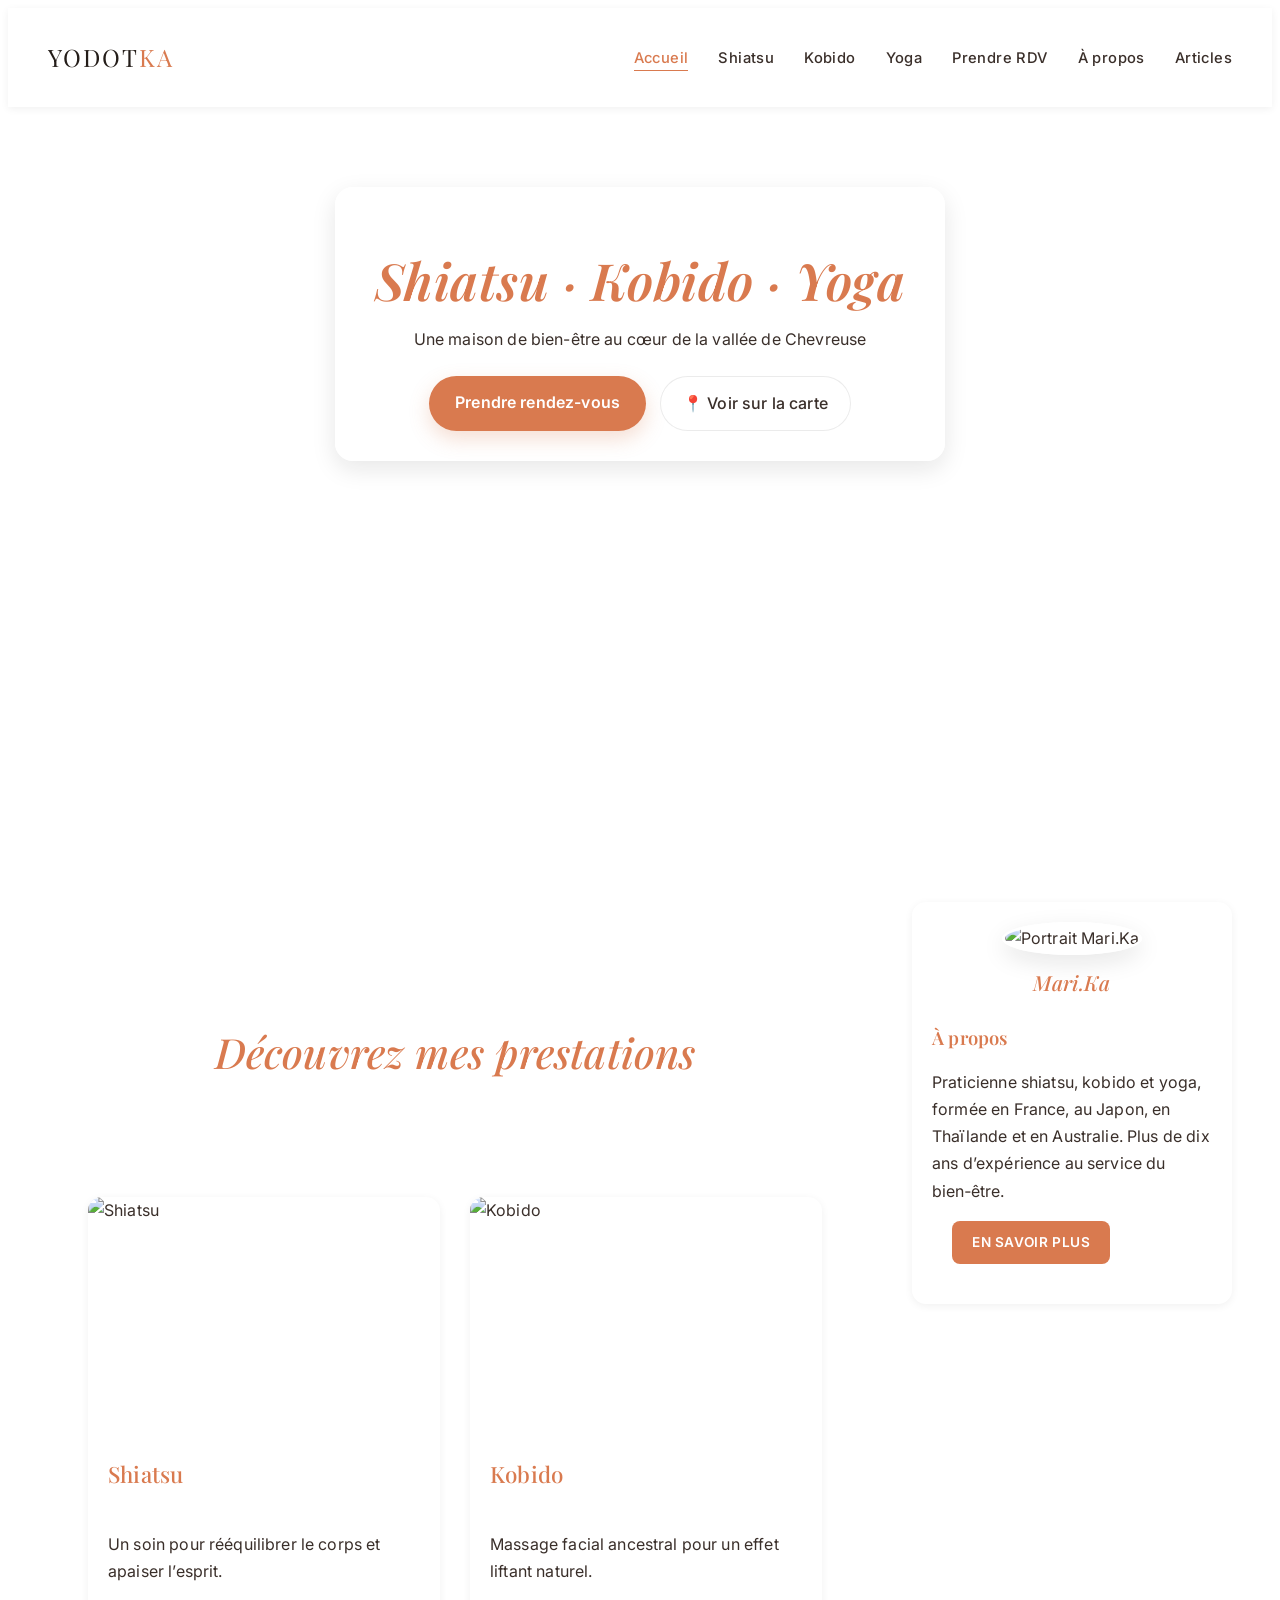
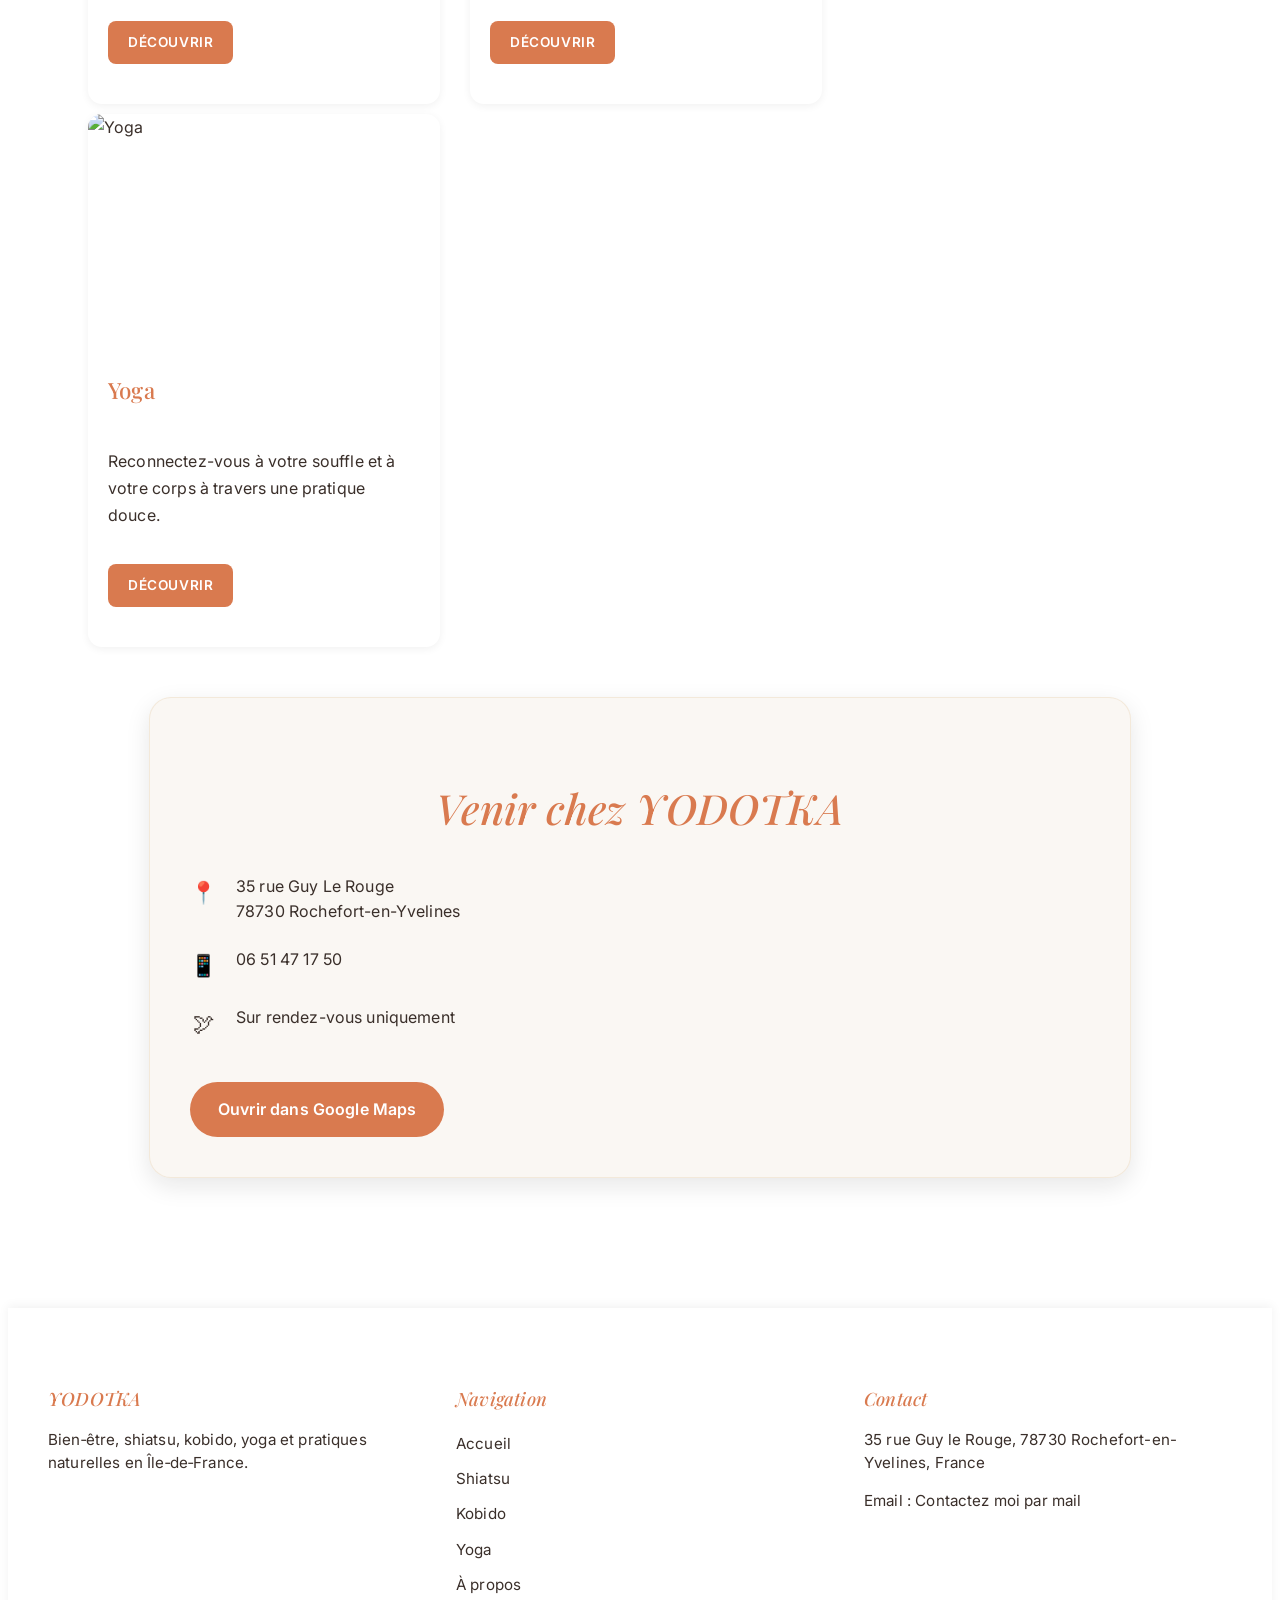
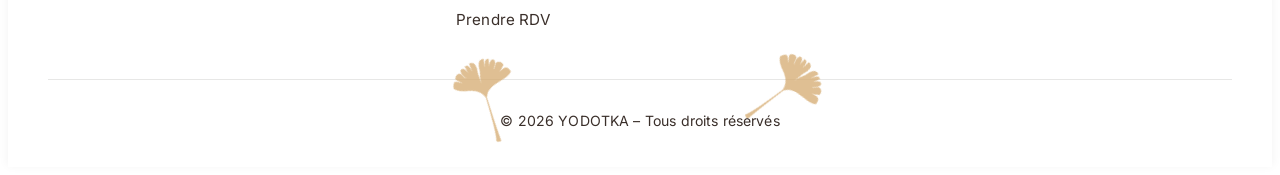
==== commit 04a70add: "Update map link to Google Maps app" ====
--- a/index.html
+++ b/index.html
@@ -56,7 +56,7 @@
             Prendre rendez-vous
         </a>
 
-        <a href="https://maps.google.com/?q=35+rue+Guy+Le+Rouge+78730+Rochefort-en-Yvelines"
+        <a href="https://maps.app.goo.gl/EDzkXpiTfp1vejzi7"
            target="_blank"
            class="map-link">
 
--- a/style.css
+++ b/style.css
@@ -1326,3 +1326,134 @@
         font-size:1rem;
     }
 }
+/* ======================================
+   HERO PREMIUM
+====================================== */
+
+.hero-actions{
+    margin-top:22px;
+    display:flex;
+    justify-content:center;
+    gap:14px;
+    flex-wrap:wrap;
+}
+
+.btn-hero{
+    background:var(--terracotta);
+    color:#fff;
+    padding:13px 26px;
+    border-radius:40px;
+    text-decoration:none;
+    font-weight:600;
+    transition:.3s;
+    box-shadow:0 8px 20px rgba(217,122,79,.25);
+}
+
+.btn-hero:hover{
+    background:var(--terracotta-dark);
+    transform:translateY(-2px);
+}
+
+.map-link{
+    background:rgba(255,255,255,.9);
+    color:var(--dark);
+    padding:13px 22px;
+    border-radius:40px;
+    text-decoration:none;
+    font-weight:500;
+    border:1px solid rgba(0,0,0,.08);
+    transition:.3s;
+}
+
+.map-link:hover{
+    background:#fff;
+    transform:translateY(-2px);
+}
+
+/* ======================================
+   MINI CONTACT
+====================================== */
+
+.contact-home{
+    padding:30px 20px 70px;
+}
+
+.contact-card{
+    max-width:900px;
+    margin:auto;
+    background:#faf7f3;
+    border-radius:22px;
+    padding:40px;
+    box-shadow:var(--shadow-2);
+    border:1px solid rgba(212,168,106,.18);
+}
+
+.contact-card h2{
+    margin-bottom:30px;
+}
+
+.contact-item{
+    display:flex;
+    align-items:flex-start;
+    gap:18px;
+    margin-bottom:22px;
+}
+
+.contact-item .icon{
+    font-size:1.35rem;
+    width:28px;
+    text-align:center;
+}
+
+.contact-item p{
+    margin:0;
+    line-height:1.6;
+}
+
+.btn-map{
+    display:inline-block;
+    margin-top:18px;
+    background:var(--terracotta);
+    color:#fff;
+    text-decoration:none;
+    padding:14px 28px;
+    border-radius:40px;
+    font-weight:600;
+    transition:.3s;
+}
+
+.btn-map:hover{
+    background:var(--terracotta-dark);
+    transform:translateY(-2px);
+}
+
+/* MOBILE */
+
+@media (max-width:768px){
+
+    .hero-actions{
+        flex-direction:column;
+        align-items:center;
+    }
+
+    .btn-hero,
+    .map-link{
+        width:100%;
+        max-width:280px;
+        text-align:center;
+    }
+
+    .contact-card{
+        padding:28px 22px;
+        border-radius:18px;
+    }
+
+    .contact-item{
+        gap:14px;
+    }
+
+    .btn-map{
+        width:100%;
+        text-align:center;
+    }
+}
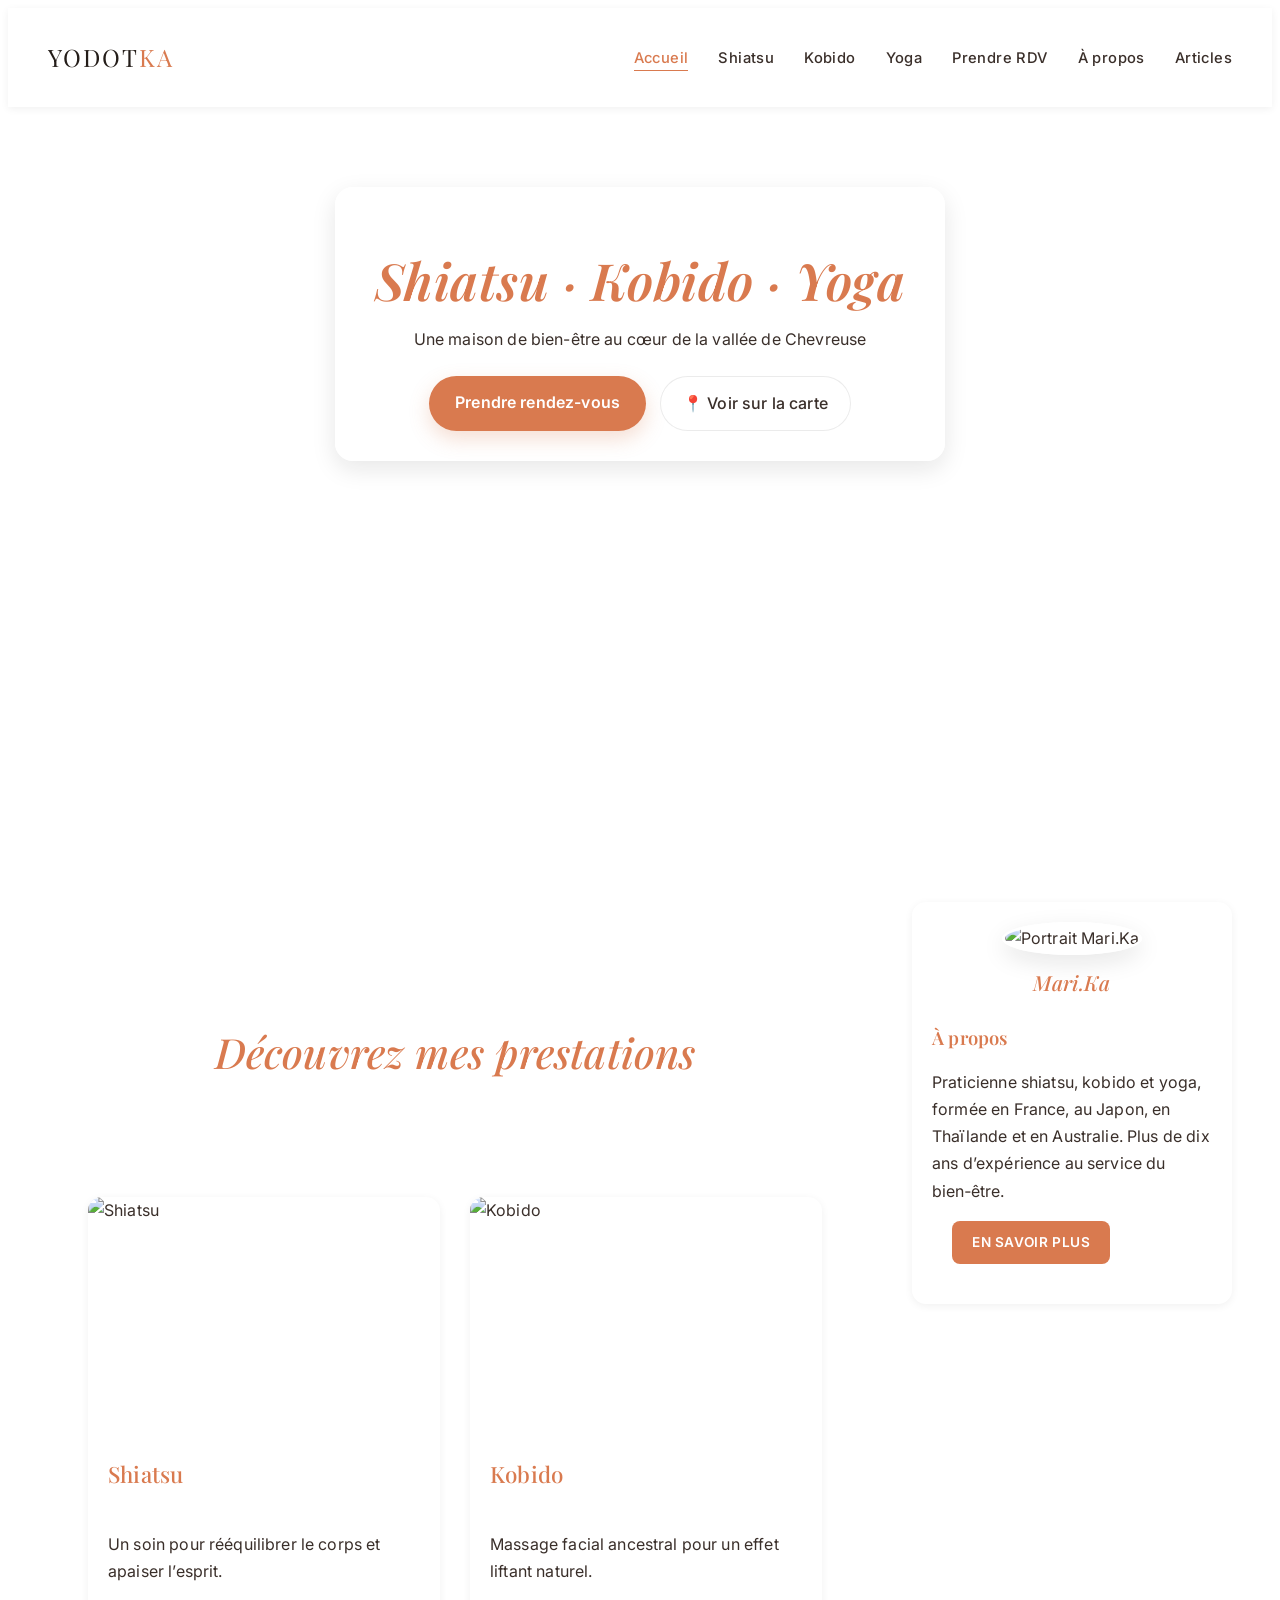
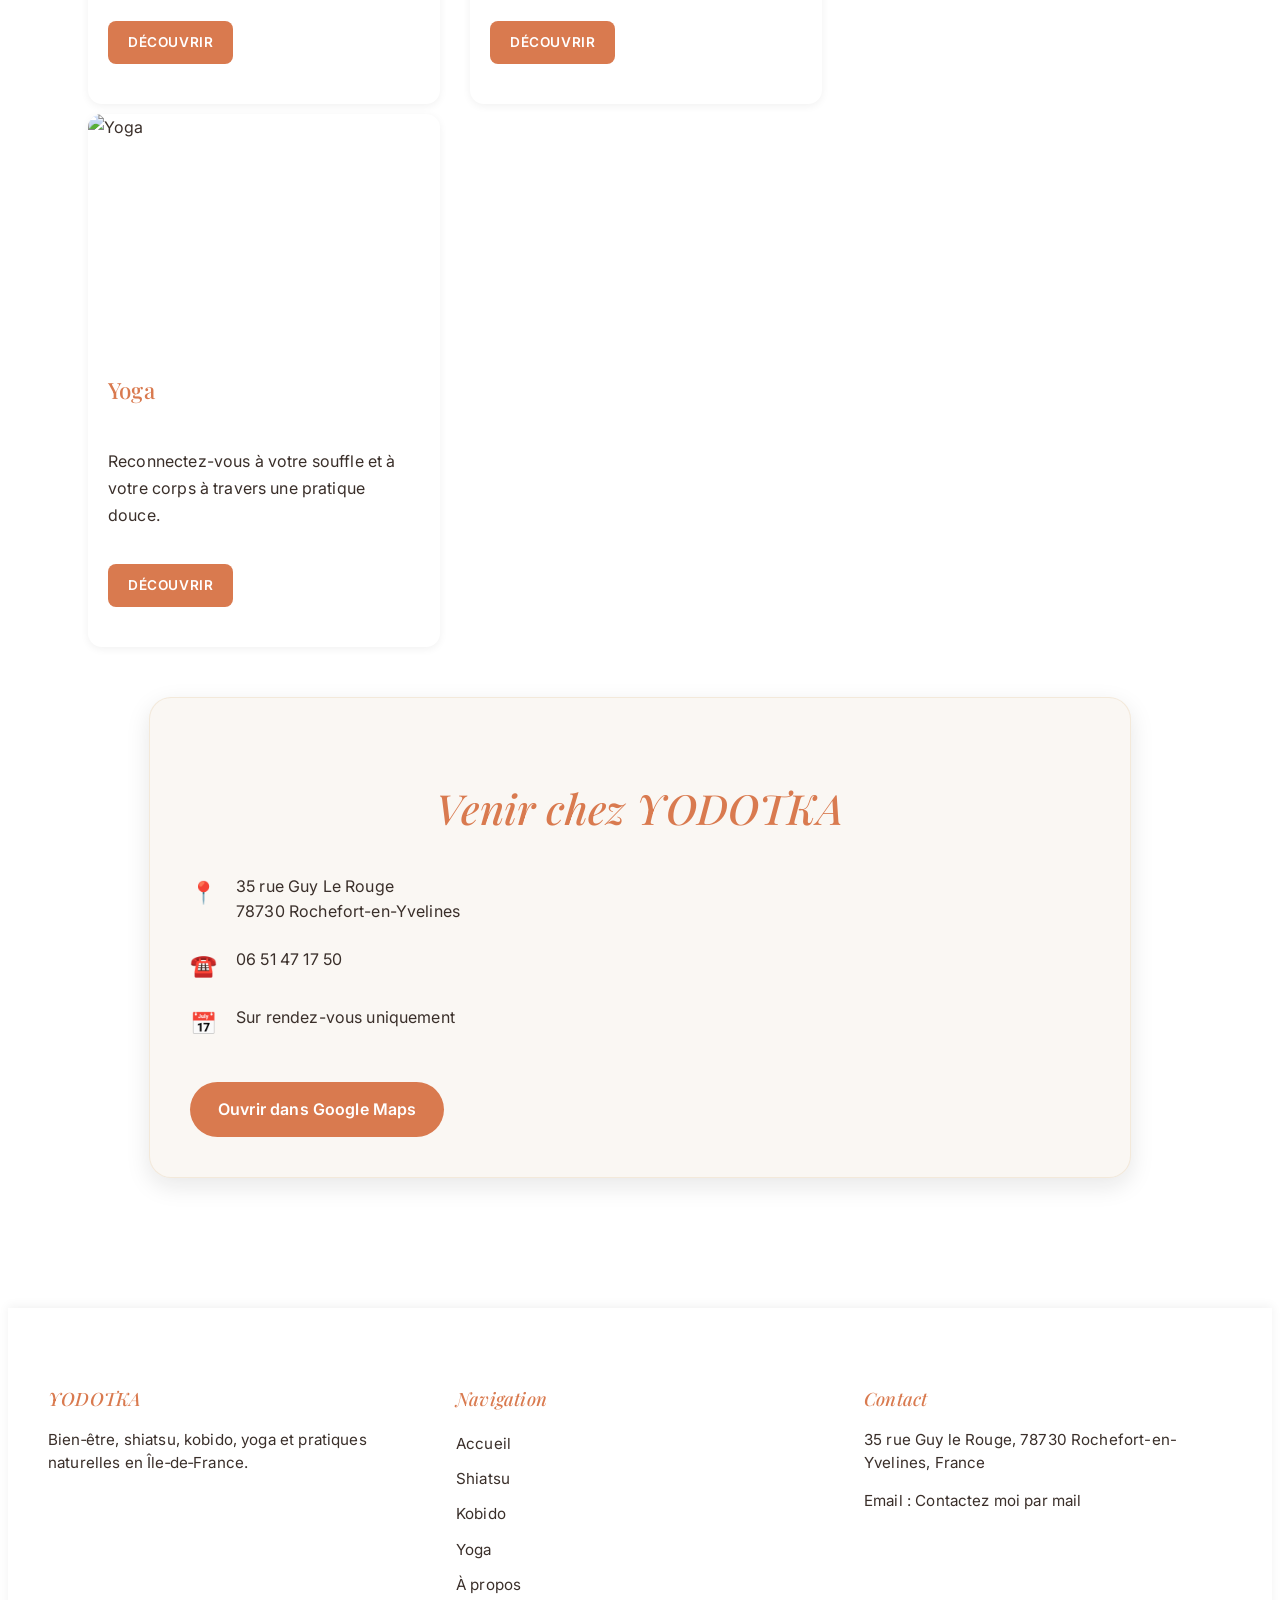
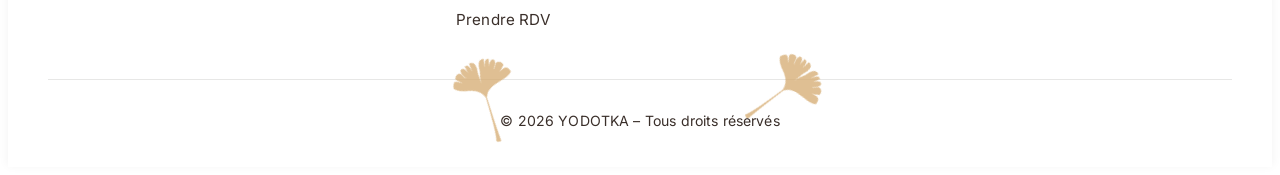
==== commit 4468c241: "Change contact icons in index.html" ====
--- a/index.html
+++ b/index.html
@@ -149,12 +149,12 @@
         </div>
 
         <div class="contact-item">
-            <span class="icon">📱</span>
+            <span class="icon">☎️</span>
             <p>06 51 47 17 50</p>
         </div>
 
         <div class="contact-item">
-            <span class="icon">🕊</span>
+            <span class="icon">📅</span>
             <p>Sur rendez-vous uniquement</p>
         </div>
 
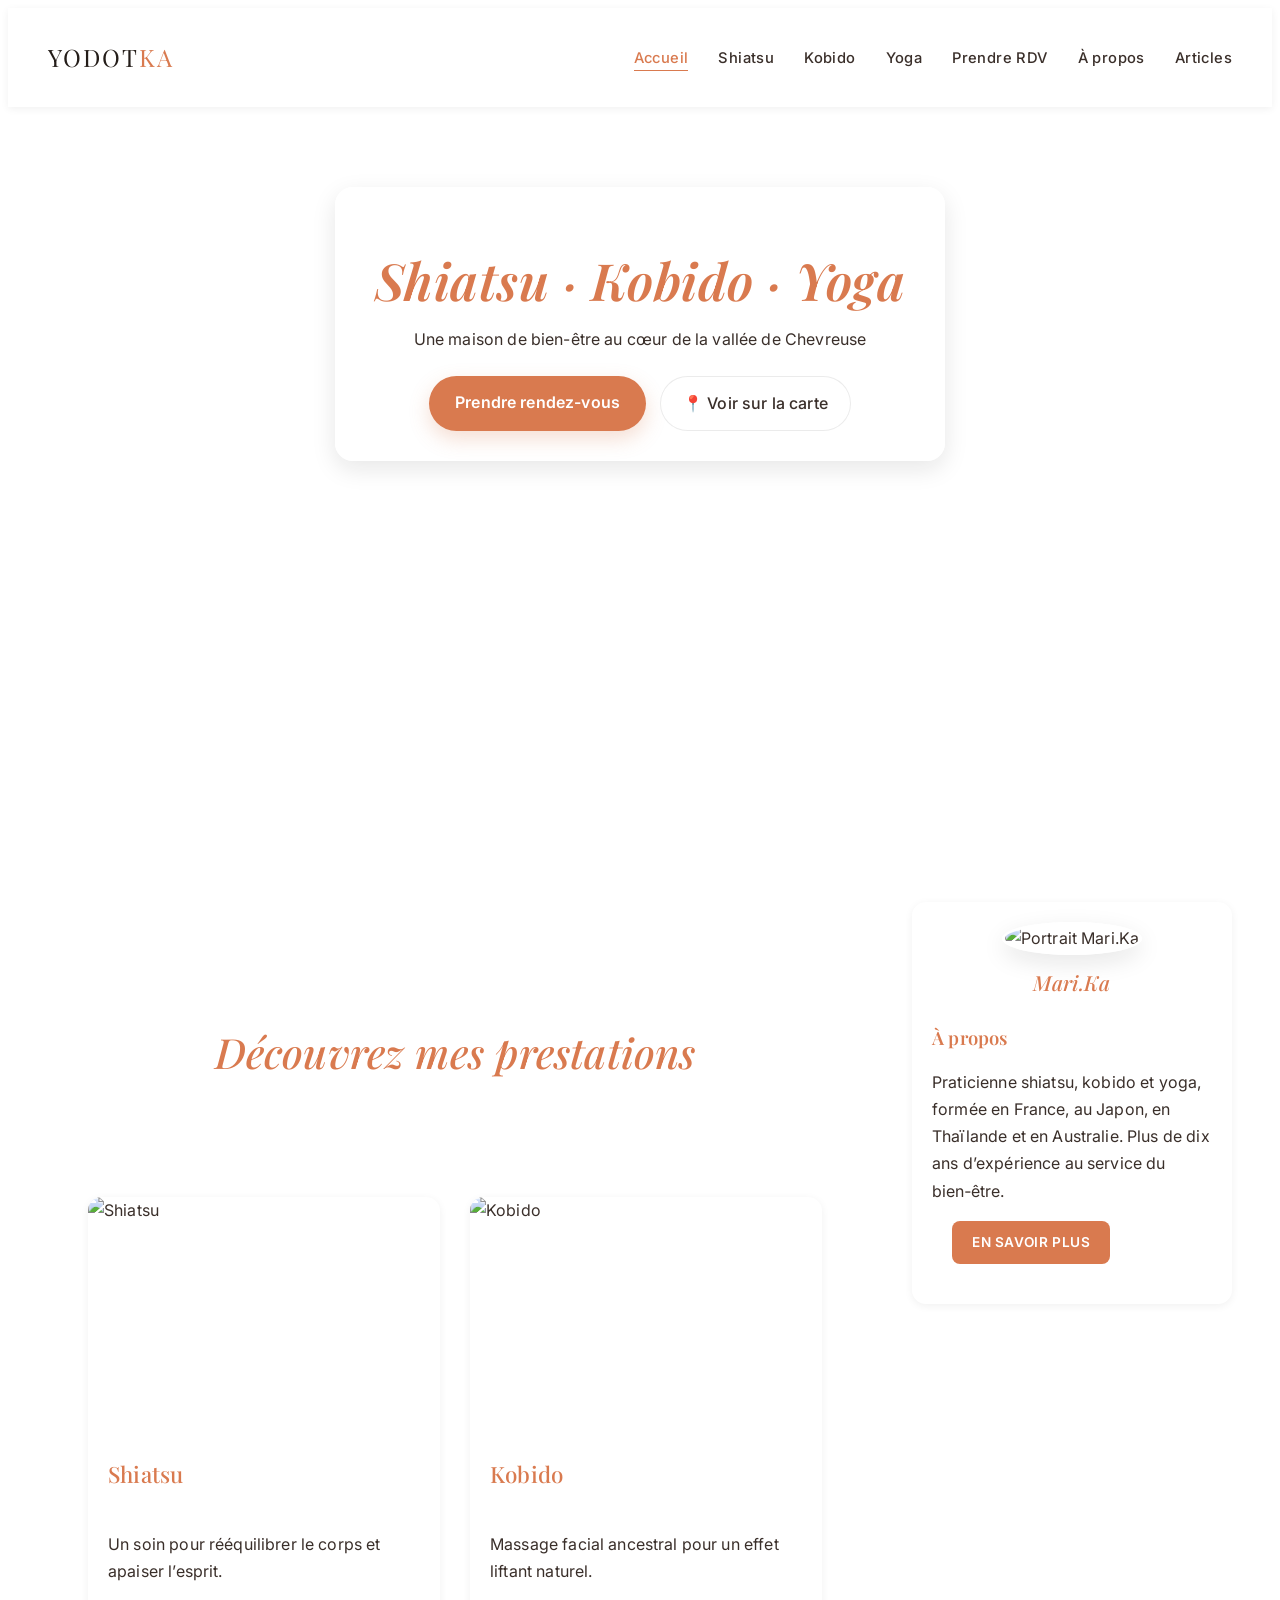
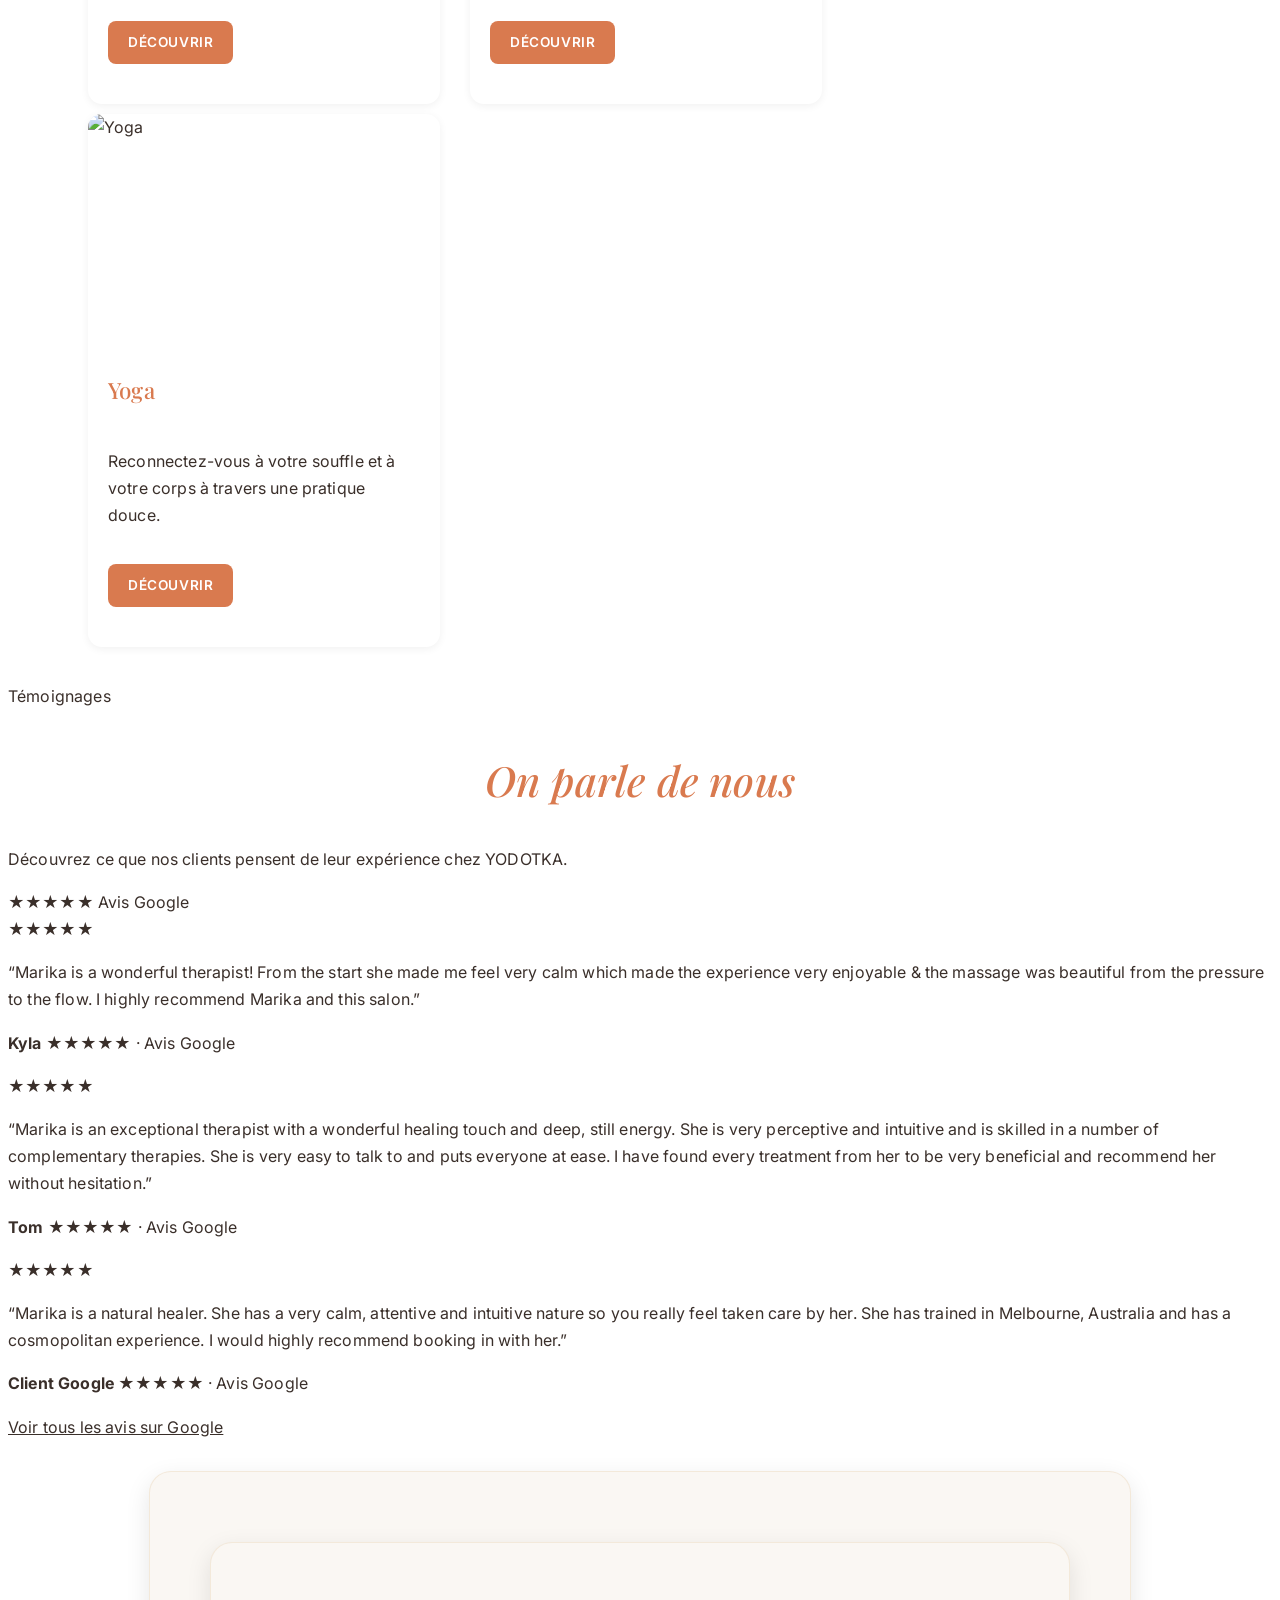
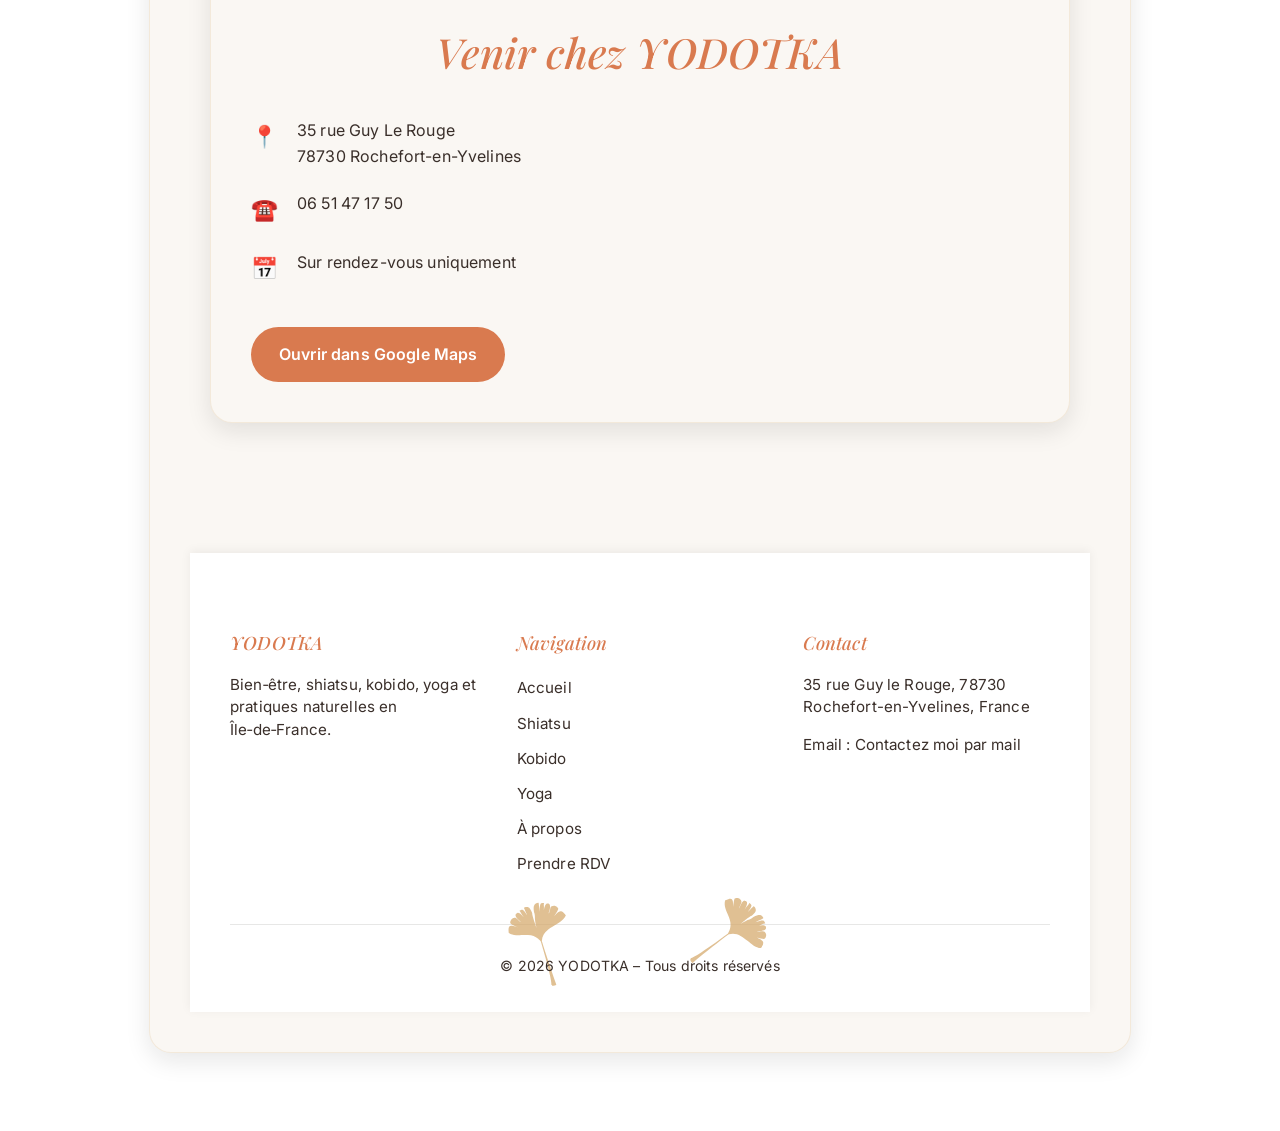
==== commit 5983af51: "Update index.html" ====
--- a/index.html
+++ b/index.html
@@ -63,6 +63,8 @@
            📍 Voir sur la carte
         </a>
 </div>
+           </div>
+           
 
 
     </header>
@@ -137,6 +139,113 @@
 
 
     </section>
+
+        </section>
+
+
+    <!-- AVIS GOOGLE / ON PARLE DE NOUS -->
+    <section class="reviews-home fade-up">
+
+        <div class="reviews-header">
+            <p class="reviews-subtitle">Témoignages</p>
+
+            <h2>On parle de nous</h2>
+
+            <p class="reviews-intro">
+                Découvrez ce que nos clients pensent de leur expérience chez YODOTKA.
+            </p>
+
+            <div class="google-rating">
+                <span class="google-stars">★★★★★</span>
+                <span class="google-text">Avis Google</span>
+            </div>
+        </div>
+
+
+        <div class="reviews-grid">
+
+            <!-- AVIS KYLA -->
+            <article class="review-card">
+
+                <div class="review-stars">★★★★★</div>
+
+                <p class="review-text">
+                    “Marika is a wonderful therapist! From the start she made me
+                    feel very calm which made the experience very enjoyable & the
+                    massage was beautiful from the pressure to the flow. I highly
+                    recommend Marika and this salon.”
+                </p>
+
+                <p class="review-author">
+                    <strong>Kyla</strong>
+                    <span>★★★★★ · Avis Google</span>
+                </p>
+
+            </article>
+
+
+            <!-- AVIS TOM -->
+            <article class="review-card">
+
+                <div class="review-stars">★★★★★</div>
+
+                <p class="review-text">
+                    “Marika is an exceptional therapist with a wonderful healing
+                    touch and deep, still energy. She is very perceptive and
+                    intuitive and is skilled in a number of complementary
+                    therapies. She is very easy to talk to and puts everyone at
+                    ease. I have found every treatment from her to be very
+                    beneficial and recommend her without hesitation.”
+                </p>
+
+                <p class="review-author">
+                    <strong>Tom</strong>
+                    <span>★★★★★ · Avis Google</span>
+                </p>
+
+            </article>
+
+
+            <!-- AVIS 3 -->
+            <article class="review-card">
+
+                <div class="review-stars">★★★★★</div>
+
+                <p class="review-text">
+                    “Marika is a natural healer. She has a very calm, attentive
+                    and intuitive nature so you really feel taken care by her.
+                    She has trained in Melbourne, Australia and has a cosmopolitan
+                    experience. I would highly recommend booking in with her.”
+                </p>
+
+                <p class="review-author">
+                    <strong>Client Google</strong>
+                    <span>★★★★★ · Avis Google</span>
+                </p>
+
+            </article>
+
+        </div>
+
+
+        <div class="reviews-footer">
+
+            <a href="https://maps.app.goo.gl/XcRQeZxAZhDnQhzt9"
+               target="_blank"
+               rel="noopener"
+               class="btn-google-reviews">
+                Voir tous les avis sur Google
+            </a>
+
+        </div>
+
+    </section>
+
+
+    <!-- CONTACT -->
+    <section class="contact-home fade-up">
+
+        <div class="contact-card">
 <section class="contact-home fade-up">
 
     <div class="contact-card">
--- a/style.css
+++ b/style.css
@@ -1457,3 +1457,902 @@
         text-align:center;
     }
 }
+/* =========================================================
+   RÉSERVATION — EXPÉRIENCE PREMIUM
+========================================================= */
+
+.resa {
+    max-width: 1000px;
+    margin: 0 auto;
+    padding: 90px 30px;
+}
+
+/* Introduction */
+
+.booking-intro {
+    text-align: center;
+    max-width: 650px;
+    margin: 0 auto 45px;
+}
+
+.booking-eyebrow {
+    display: block;
+    font-family: 'Inter', sans-serif;
+    font-size: 0.68rem;
+    font-weight: 600;
+    letter-spacing: 3px;
+    color: var(--gold);
+    margin-bottom: 12px;
+}
+
+.booking-intro p {
+    color: #766c65;
+    font-size: 1rem;
+}
+
+
+/* =========================================================
+   CARTES DE SOINS
+========================================================= */
+
+.service-grid {
+    display: grid;
+    grid-template-columns: repeat(4, 1fr);
+    gap: 18px;
+    margin-bottom: 50px;
+}
+
+.service-card {
+    position: relative;
+    min-height: 170px;
+    padding: 28px 20px;
+    background: #fff;
+    border: 1px solid rgba(36,29,25,.08);
+    border-radius: 18px;
+    box-shadow: 0 8px 25px rgba(36,29,25,.06);
+    cursor: pointer;
+    text-align: center;
+
+    display: flex;
+    flex-direction: column;
+    justify-content: center;
+
+    transition:
+        transform .45s var(--ease-premium),
+        box-shadow .45s var(--ease-premium),
+        opacity .45s ease,
+        filter .45s ease,
+        border-color .45s ease;
+}
+
+.service-card:hover {
+    transform: translateY(-5px);
+    box-shadow: 0 18px 40px rgba(36,29,25,.12);
+}
+
+.service-card h3 {
+    margin: 15px 0 8px;
+    font-size: 1.25rem;
+}
+
+.service-card p {
+    margin: 0;
+    color: #81766e;
+    font-size: .9rem;
+}
+
+.service-card p span {
+    color: var(--gold);
+}
+
+.service-number {
+    position: absolute;
+    top: 14px;
+    left: 17px;
+
+    font-size: .65rem;
+    letter-spacing: 2px;
+    color: #c7b8aa;
+}
+
+
+/* Carte sélectionnée */
+
+.service-card.active {
+    border-color: var(--terracotta);
+    transform: translateY(-6px);
+    box-shadow: 0 20px 45px rgba(217,122,79,.20);
+}
+
+.service-card.active::after {
+    content: "✓";
+    position: absolute;
+    top: 14px;
+    right: 17px;
+
+    width: 24px;
+    height: 24px;
+
+    display: flex;
+    align-items: center;
+    justify-content: center;
+
+    background: var(--terracotta);
+    color: white;
+    border-radius: 50%;
+    font-size: .7rem;
+}
+
+
+/* =========================================================
+   QUAND UN SOIN EST SÉLECTIONNÉ
+========================================================= */
+
+.service-grid.has-selection .service-card:not(.active) {
+    opacity: .30;
+    filter: grayscale(100%);
+    transform: scale(.97);
+}
+
+.service-grid.has-selection .service-card.active {
+    opacity: 1;
+    filter: none;
+}
+
+
+/* =========================================================
+   FORMULAIRE
+========================================================= */
+
+.booking-form-wrapper {
+    position: relative;
+
+    max-width: 700px;
+    margin: 0 auto;
+
+    padding: 55px 60px 60px;
+
+    background:
+        linear-gradient(
+            145deg,
+            #fff 0%,
+            #fcf8f4 100%
+        );
+
+    border: 1px solid rgba(212,168,106,.22);
+    border-radius: 24px;
+
+    box-shadow:
+        0 25px 70px rgba(36,29,25,.10),
+        0 2px 8px rgba(36,29,25,.04);
+
+    /* caché au départ */
+    opacity: 0;
+    transform: translateY(35px);
+    max-height: 0;
+    overflow: hidden;
+
+    transition:
+        opacity .7s var(--ease-premium),
+        transform .7s var(--ease-premium),
+        max-height .8s var(--ease-premium),
+        margin .7s var(--ease-premium);
+}
+
+
+/* formulaire révélé */
+
+.booking-form-wrapper.visible {
+    opacity: 1;
+    transform: translateY(0);
+    max-height: 1000px;
+    margin-top: 20px;
+}
+
+
+/* petite ligne décorative */
+
+.booking-form-wrapper::before {
+    content: "";
+    position: absolute;
+    top: 0;
+    left: 50%;
+    transform: translateX(-50%);
+
+    width: 70px;
+    height: 2px;
+
+    background: var(--gold);
+}
+
+
+/* =========================================================
+   TITRE FORMULAIRE
+========================================================= */
+
+.form-heading {
+    text-align: center;
+    margin-bottom: 38px;
+}
+
+.form-heading h2 {
+    margin: 5px 0 12px;
+    font-size: 2.1rem;
+}
+
+.form-selected {
+    display: inline-block;
+
+    margin: 0;
+
+    padding: 8px 16px;
+
+    border-radius: 30px;
+
+    background: rgba(217,122,79,.07);
+
+    color: #7b6c62;
+
+    font-size: .85rem;
+}
+
+.form-selected strong {
+    color: var(--terracotta);
+    font-weight: 600;
+}
+
+
+/* =========================================================
+   CHAMPS
+========================================================= */
+
+.form-field {
+    margin-bottom: 22px;
+}
+
+.form-field label {
+    display: block;
+
+    margin-bottom: 8px;
+
+    font-family: 'Inter', sans-serif;
+    font-size: .72rem;
+    font-weight: 600;
+    letter-spacing: 1.3px;
+    text-transform: uppercase;
+
+    color: #665a52;
+}
+
+.form-field input,
+.form-field select {
+    width: 100%;
+    box-sizing: border-box;
+
+    padding: 15px 17px;
+
+    background: rgba(255,255,255,.85);
+
+    border: 1px solid rgba(36,29,25,.12);
+    border-radius: 10px;
+
+    color: var(--ink);
+
+    font-family: 'Inter', sans-serif;
+    font-size: .95rem;
+
+    outline: none;
+
+    transition:
+        border-color .3s ease,
+        box-shadow .3s ease,
+        background .3s ease;
+}
+
+.form-field input::placeholder {
+    color: #b4aaa2;
+}
+
+.form-field input:focus,
+.form-field select:focus {
+    background: white;
+    border-color: var(--gold);
+
+    box-shadow:
+        0 0 0 4px rgba(212,168,106,.10);
+}
+
+
+/* =========================================================
+   BOUTON
+========================================================= */
+
+.btn-book {
+    width: 100%;
+
+    margin-top: 12px;
+    padding: 16px 25px;
+
+    border: none;
+    border-radius: 40px;
+
+    background: var(--terracotta);
+    color: white;
+
+    font-family: 'Inter', sans-serif;
+    font-size: .88rem;
+    font-weight: 600;
+    letter-spacing: 1px;
+
+    cursor: pointer;
+
+    box-shadow: 0 12px 28px rgba(217,122,79,.25);
+
+    transition:
+        transform .35s var(--ease-premium),
+        box-shadow .35s var(--ease-premium),
+        background .3s ease;
+}
+
+.btn-book span {
+    margin-left: 10px;
+    font-size: 1.1rem;
+}
+
+.btn-book:hover {
+    background: var(--terracotta-dark);
+    transform: translateY(-3px);
+    box-shadow: 0 18px 35px rgba(217,122,79,.30);
+}
+
+
+/* =========================================================
+   TEXTE SOUS FORMULAIRE
+========================================================= */
+
+.resa > p {
+    max-width: 700px;
+    margin: 35px auto;
+
+    text-align: center;
+
+    font-size: .82rem;
+    line-height: 1.8;
+
+    color: #8a7d74;
+}
+
+
+/* =========================================================
+   MOBILE
+========================================================= */
+
+@media (max-width: 768px) {
+
+    .resa {
+        padding: 65px 18px;
+    }
+
+    .booking-intro {
+        margin-bottom: 30px;
+    }
+
+    .booking-intro p {
+        font-size: .95rem;
+    }
+
+    .service-grid {
+        grid-template-columns: repeat(2, 1fr);
+        gap: 12px;
+        margin-bottom: 30px;
+    }
+
+    .service-card {
+        min-height: 145px;
+        padding: 25px 12px;
+        border-radius: 16px;
+    }
+
+    .service-card h3 {
+        font-size: 1.05rem;
+        margin-top: 12px;
+    }
+
+    .service-card p {
+        font-size: .78rem;
+    }
+
+    .service-number {
+        font-size: .58rem;
+        top: 10px;
+        left: 12px;
+    }
+
+    .booking-form-wrapper {
+        padding: 42px 22px 30px;
+        border-radius: 20px;
+    }
+
+    .booking-form-wrapper.visible {
+        margin-top: 20px;
+    }
+
+    .form-heading {
+        margin-bottom: 30px;
+    }
+
+    .form-heading h2 {
+        font-size: 1.75rem;
+    }
+
+    .form-field {
+        margin-bottom: 19px;
+    }
+
+    .form-field input,
+    .form-field select {
+        padding: 15px;
+        font-size: 1rem;
+        min-height: 52px;
+    }
+
+    .btn-book {
+        min-height: 54px;
+        font-size: .9rem;
+    }
+
+}
+/* =========================================================
+   RÉSERVATION — EXPÉRIENCE PREMIUM
+========================================================= */
+
+.resa {
+    max-width: 1000px;
+    margin: 0 auto;
+    padding: 90px 30px;
+}
+
+/* Introduction */
+
+.booking-intro {
+    text-align: center;
+    max-width: 650px;
+    margin: 0 auto 45px;
+}
+
+.booking-eyebrow {
+    display: block;
+    font-family: 'Inter', sans-serif;
+    font-size: 0.68rem;
+    font-weight: 600;
+    letter-spacing: 3px;
+    color: var(--gold);
+    margin-bottom: 12px;
+}
+
+.booking-intro p {
+    color: #766c65;
+    font-size: 1rem;
+}
+
+
+/* =========================================================
+   CARTES DE SOINS
+========================================================= */
+
+.service-grid {
+    display: grid;
+    grid-template-columns: repeat(4, 1fr);
+    gap: 18px;
+    margin-bottom: 50px;
+}
+
+.service-card {
+    position: relative;
+    min-height: 170px;
+    padding: 28px 20px;
+    background: #fff;
+    border: 1px solid rgba(36,29,25,.08);
+    border-radius: 18px;
+    box-shadow: 0 8px 25px rgba(36,29,25,.06);
+    cursor: pointer;
+    text-align: center;
+
+    display: flex;
+    flex-direction: column;
+    justify-content: center;
+
+    transition:
+        transform .45s var(--ease-premium),
+        box-shadow .45s var(--ease-premium),
+        opacity .45s ease,
+        filter .45s ease,
+        border-color .45s ease;
+}
+
+.service-card:hover {
+    transform: translateY(-5px);
+    box-shadow: 0 18px 40px rgba(36,29,25,.12);
+}
+
+.service-card h3 {
+    margin: 15px 0 8px;
+    font-size: 1.25rem;
+}
+
+.service-card p {
+    margin: 0;
+    color: #81766e;
+    font-size: .9rem;
+}
+
+.service-card p span {
+    color: var(--gold);
+}
+
+.service-number {
+    position: absolute;
+    top: 14px;
+    left: 17px;
+
+    font-size: .65rem;
+    letter-spacing: 2px;
+    color: #c7b8aa;
+}
+
+
+/* Carte sélectionnée */
+
+.service-card.active {
+    border-color: var(--terracotta);
+    transform: translateY(-6px);
+    box-shadow: 0 20px 45px rgba(217,122,79,.20);
+}
+
+.service-card.active::after {
+    content: "✓";
+    position: absolute;
+    top: 14px;
+    right: 17px;
+
+    width: 24px;
+    height: 24px;
+
+    display: flex;
+    align-items: center;
+    justify-content: center;
+
+    background: var(--terracotta);
+    color: white;
+    border-radius: 50%;
+    font-size: .7rem;
+}
+
+
+/* =========================================================
+   QUAND UN SOIN EST SÉLECTIONNÉ
+========================================================= */
+
+.service-grid.has-selection .service-card:not(.active) {
+    opacity: .30;
+    filter: grayscale(100%);
+    transform: scale(.97);
+}
+
+.service-grid.has-selection .service-card.active {
+    opacity: 1;
+    filter: none;
+}
+
+
+/* =========================================================
+   FORMULAIRE
+========================================================= */
+
+.booking-form-wrapper {
+    position: relative;
+
+    max-width: 700px;
+    margin: 0 auto;
+
+    padding: 55px 60px 60px;
+
+    background:
+        linear-gradient(
+            145deg,
+            #fff 0%,
+            #fcf8f4 100%
+        );
+
+    border: 1px solid rgba(212,168,106,.22);
+    border-radius: 24px;
+
+    box-shadow:
+        0 25px 70px rgba(36,29,25,.10),
+        0 2px 8px rgba(36,29,25,.04);
+
+    /* caché au départ */
+    opacity: 0;
+    transform: translateY(35px);
+    max-height: 0;
+    overflow: hidden;
+
+    transition:
+        opacity .7s var(--ease-premium),
+        transform .7s var(--ease-premium),
+        max-height .8s var(--ease-premium),
+        margin .7s var(--ease-premium);
+}
+
+
+/* formulaire révélé */
+
+.booking-form-wrapper.visible {
+    opacity: 1;
+    transform: translateY(0);
+    max-height: 1000px;
+    margin-top: 20px;
+}
+
+
+/* petite ligne décorative */
+
+.booking-form-wrapper::before {
+    content: "";
+    position: absolute;
+    top: 0;
+    left: 50%;
+    transform: translateX(-50%);
+
+    width: 70px;
+    height: 2px;
+
+    background: var(--gold);
+}
+
+
+/* =========================================================
+   TITRE FORMULAIRE
+========================================================= */
+
+.form-heading {
+    text-align: center;
+    margin-bottom: 38px;
+}
+
+.form-heading h2 {
+    margin: 5px 0 12px;
+    font-size: 2.1rem;
+}
+
+.form-selected {
+    display: inline-block;
+
+    margin: 0;
+
+    padding: 8px 16px;
+
+    border-radius: 30px;
+
+    background: rgba(217,122,79,.07);
+
+    color: #7b6c62;
+
+    font-size: .85rem;
+}
+
+.form-selected strong {
+    color: var(--terracotta);
+    font-weight: 600;
+}
+
+
+/* =========================================================
+   CHAMPS
+========================================================= */
+
+.form-field {
+    margin-bottom: 22px;
+}
+
+.form-field label {
+    display: block;
+
+    margin-bottom: 8px;
+
+    font-family: 'Inter', sans-serif;
+    font-size: .72rem;
+    font-weight: 600;
+    letter-spacing: 1.3px;
+    text-transform: uppercase;
+
+    color: #665a52;
+}
+
+.form-field input,
+.form-field select {
+    width: 100%;
+    box-sizing: border-box;
+
+    padding: 15px 17px;
+
+    background: rgba(255,255,255,.85);
+
+    border: 1px solid rgba(36,29,25,.12);
+    border-radius: 10px;
+
+    color: var(--ink);
+
+    font-family: 'Inter', sans-serif;
+    font-size: .95rem;
+
+    outline: none;
+
+    transition:
+        border-color .3s ease,
+        box-shadow .3s ease,
+        background .3s ease;
+}
+
+.form-field input::placeholder {
+    color: #b4aaa2;
+}
+
+.form-field input:focus,
+.form-field select:focus {
+    background: white;
+    border-color: var(--gold);
+
+    box-shadow:
+        0 0 0 4px rgba(212,168,106,.10);
+}
+
+
+/* =========================================================
+   BOUTON
+========================================================= */
+
+.btn-book {
+    width: 100%;
+
+    margin-top: 12px;
+    padding: 16px 25px;
+
+    border: none;
+    border-radius: 40px;
+
+    background: var(--terracotta);
+    color: white;
+
+    font-family: 'Inter', sans-serif;
+    font-size: .88rem;
+    font-weight: 600;
+    letter-spacing: 1px;
+
+    cursor: pointer;
+
+    box-shadow: 0 12px 28px rgba(217,122,79,.25);
+
+    transition:
+        transform .35s var(--ease-premium),
+        box-shadow .35s var(--ease-premium),
+        background .3s ease;
+}
+
+.btn-book span {
+    margin-left: 10px;
+    font-size: 1.1rem;
+}
+
+.btn-book:hover {
+    background: var(--terracotta-dark);
+    transform: translateY(-3px);
+    box-shadow: 0 18px 35px rgba(217,122,79,.30);
+}
+
+
+/* =========================================================
+   TEXTE SOUS FORMULAIRE
+========================================================= */
+
+.resa > p {
+    max-width: 700px;
+    margin: 35px auto;
+
+    text-align: center;
+
+    font-size: .82rem;
+    line-height: 1.8;
+
+    color: #8a7d74;
+}
+
+
+/* =========================================================
+   MOBILE
+========================================================= */
+
+@media (max-width: 768px) {
+
+    .resa {
+        padding: 65px 18px;
+    }
+
+    .booking-intro {
+        margin-bottom: 30px;
+    }
+
+    .booking-intro p {
+        font-size: .95rem;
+    }
+
+    .service-grid {
+        grid-template-columns: repeat(2, 1fr);
+        gap: 12px;
+        margin-bottom: 30px;
+    }
+
+    .service-card {
+        min-height: 145px;
+        padding: 25px 12px;
+        border-radius: 16px;
+    }
+
+    .service-card h3 {
+        font-size: 1.05rem;
+        margin-top: 12px;
+    }
+
+    .service-card p {
+        font-size: .78rem;
+    }
+
+    .service-number {
+        font-size: .58rem;
+        top: 10px;
+        left: 12px;
+    }
+
+    .booking-form-wrapper {
+        padding: 42px 22px 30px;
+        border-radius: 20px;
+    }
+
+    .booking-form-wrapper.visible {
+        margin-top: 20px;
+    }
+
+    .form-heading {
+        margin-bottom: 30px;
+    }
+
+    .form-heading h2 {
+        font-size: 1.75rem;
+    }
+
+    .form-field {
+        margin-bottom: 19px;
+    }
+
+    .form-field input,
+    .form-field select {
+        padding: 15px;
+        font-size: 1rem;
+        min-height: 52px;
+    }
+
+    .btn-book {
+        min-height: 54px;
+        font-size: .9rem;
+    }
+
+}
+/* ======================================
+   HERO — MASQUER LES BOUTONS SUR MOBILE
+====================================== */
+
+@media (max-width: 768px) {
+    .hero-actions {
+        display: none !important;
+    }
+}
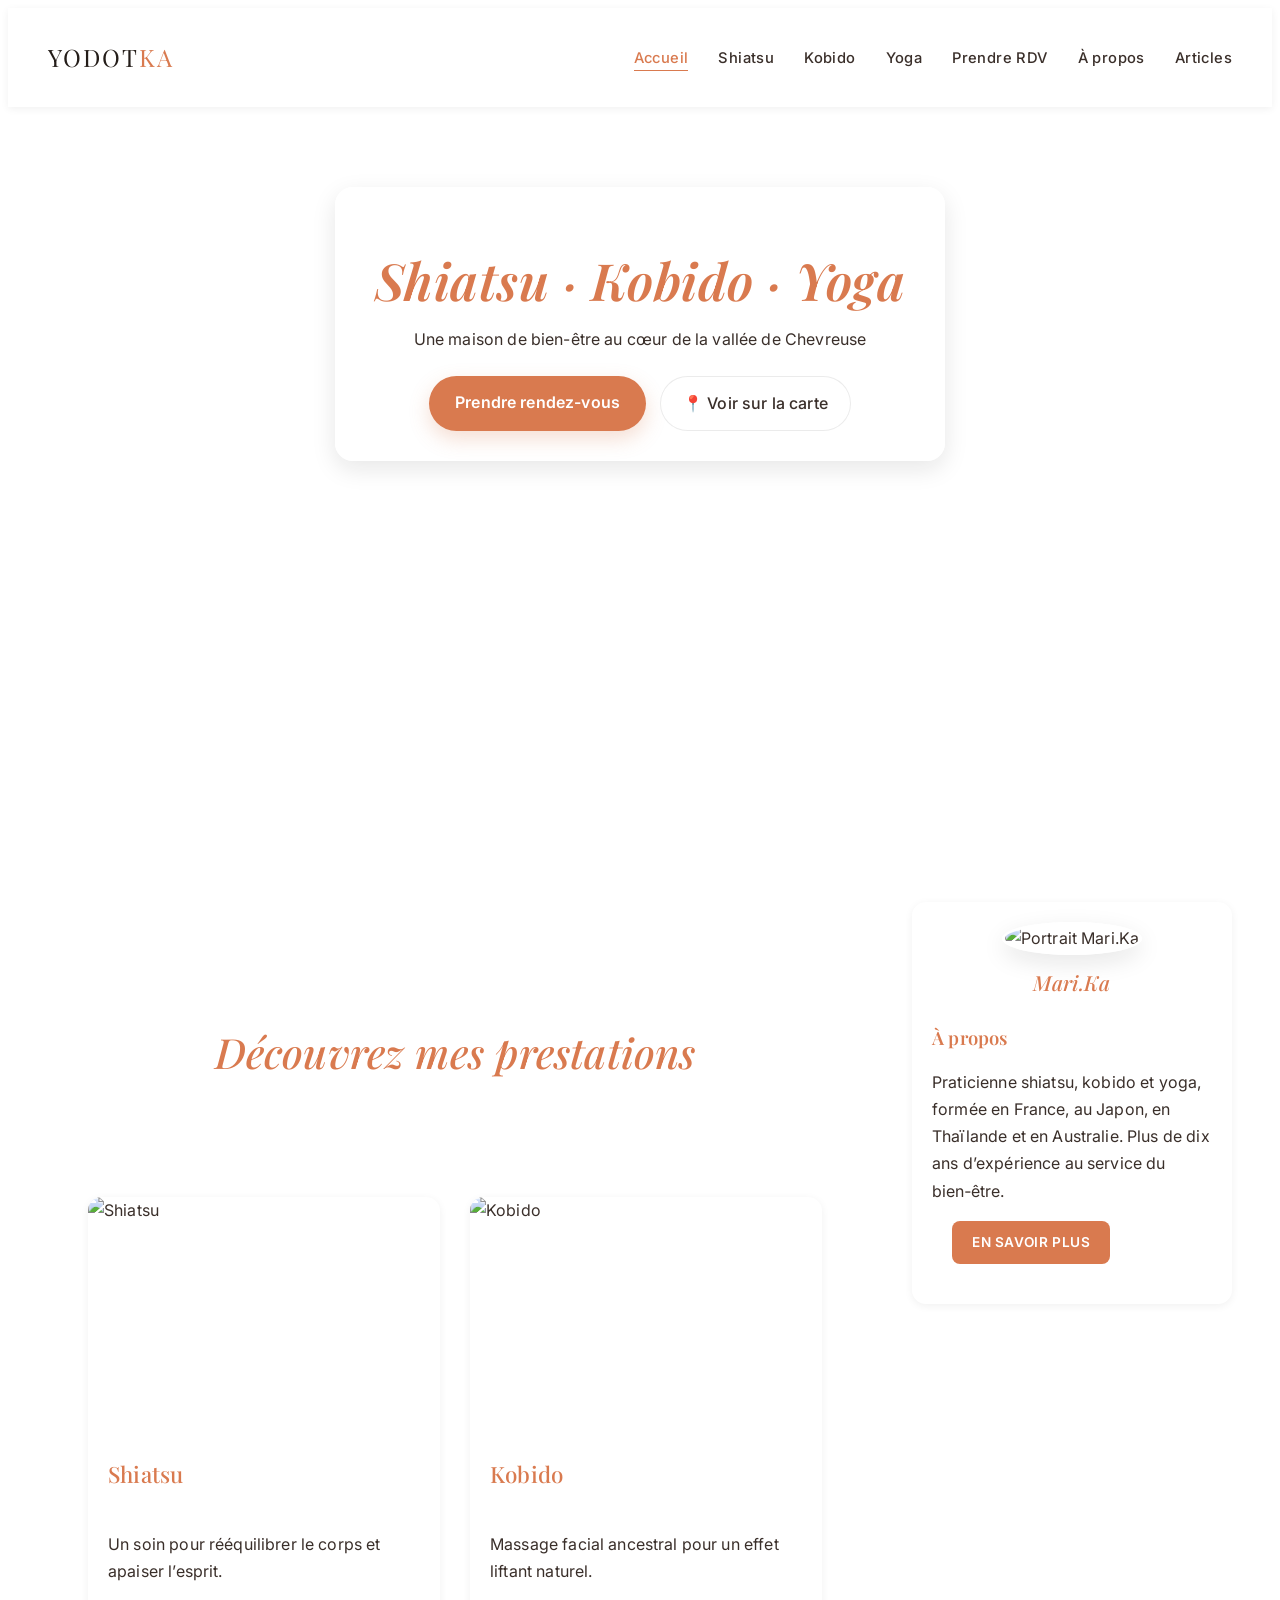
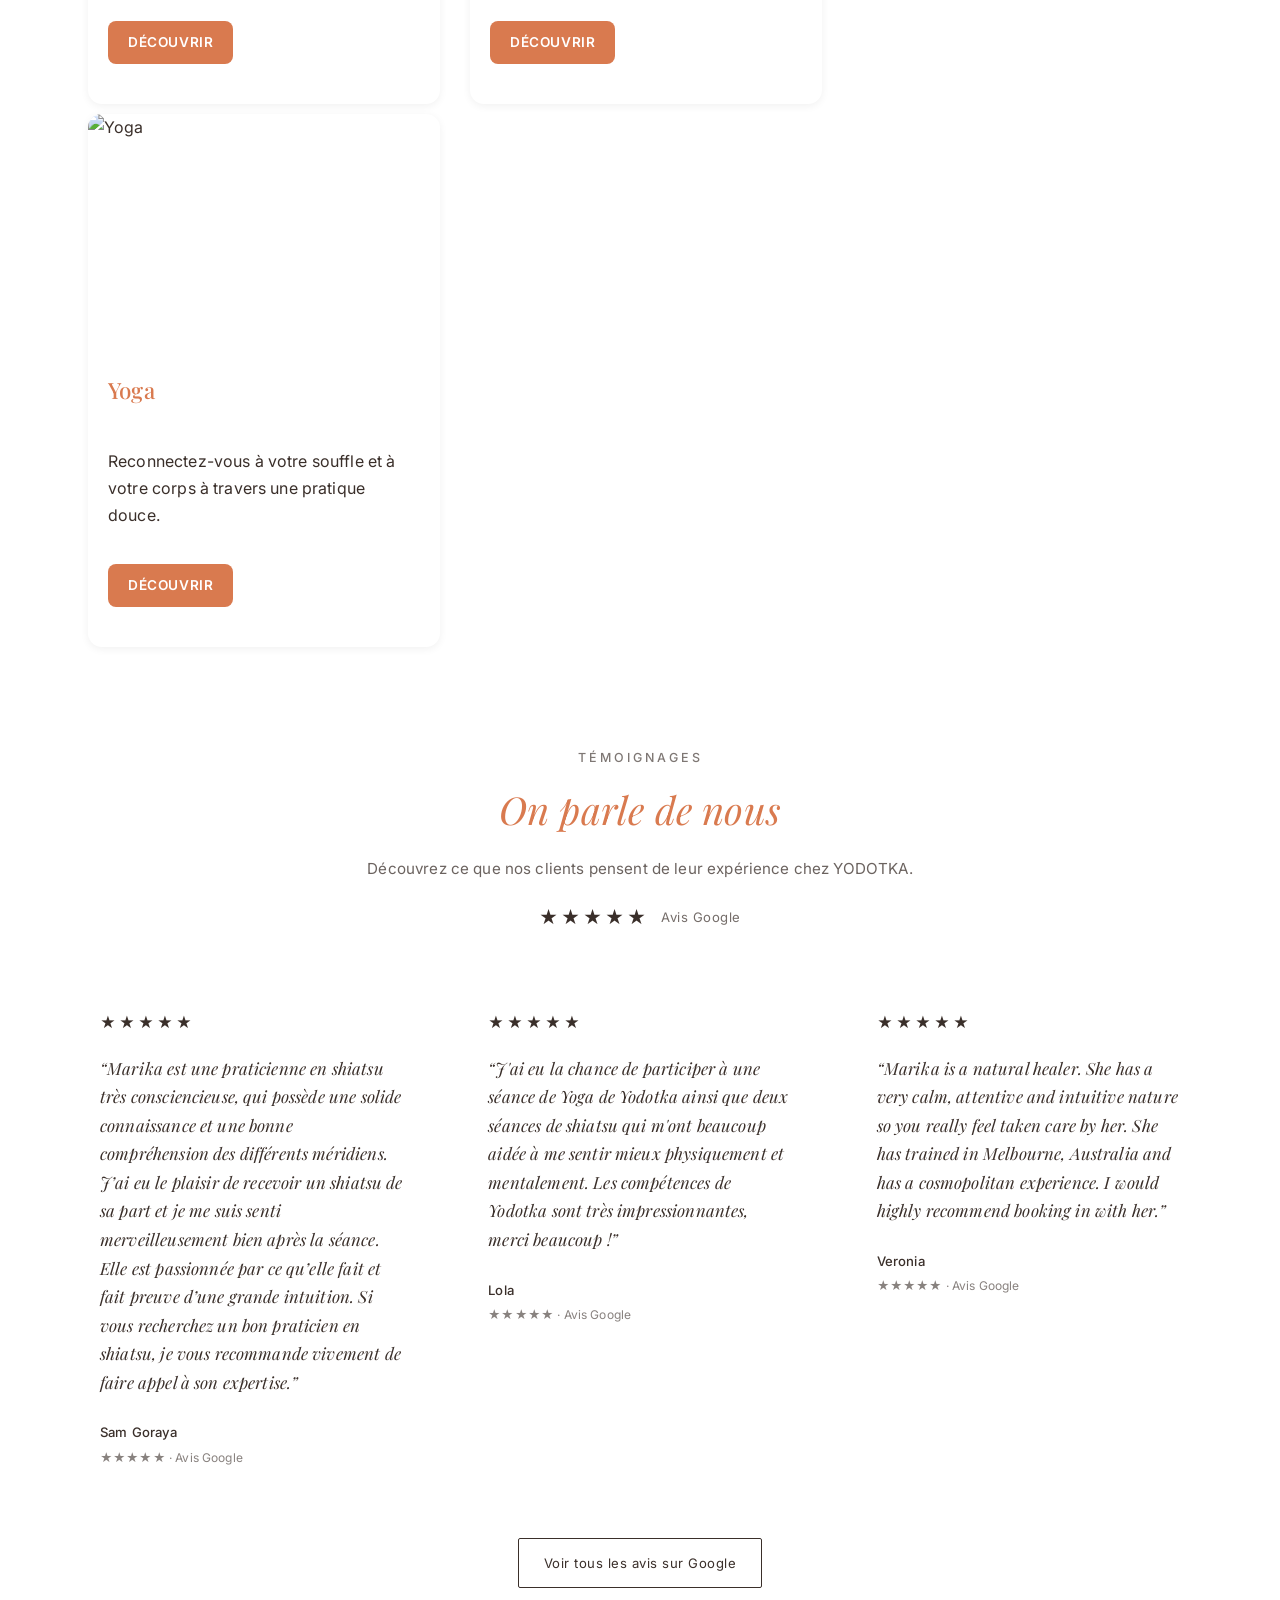
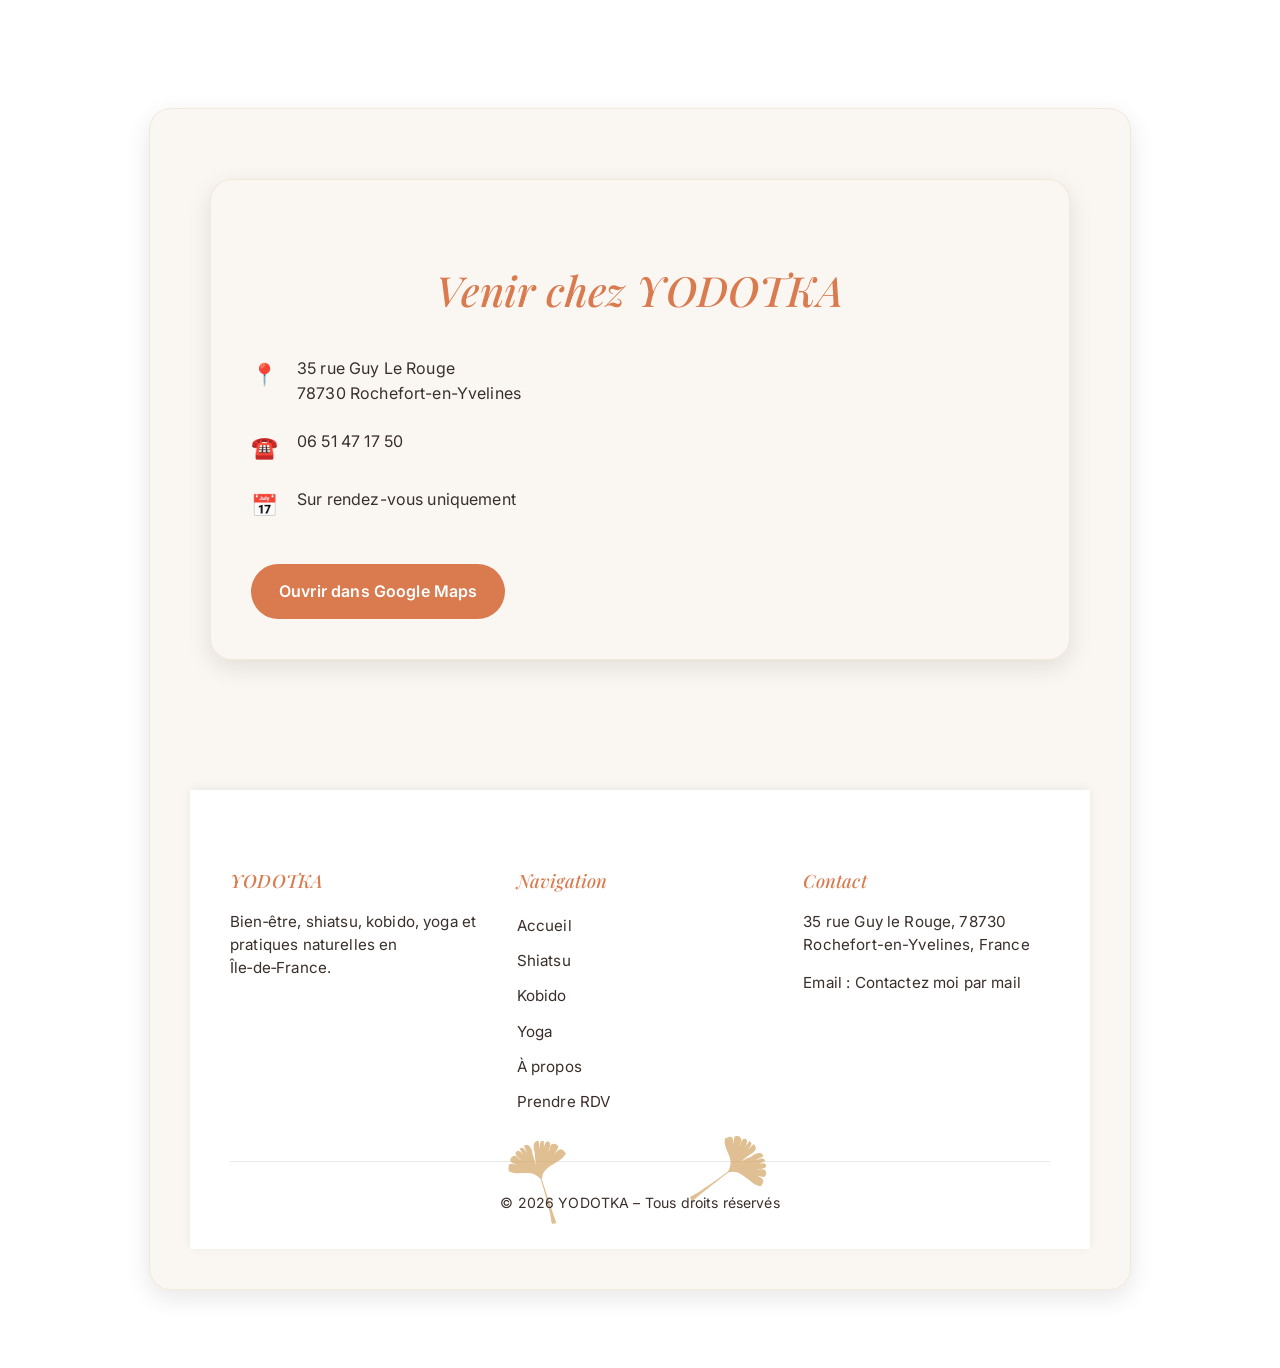
==== commit c742d251: "Replace reviews and authors with new content Updated therapist reviews and authors in index.html." ====
--- a/index.html
+++ b/index.html
@@ -170,14 +170,11 @@
                 <div class="review-stars">★★★★★</div>
 
                 <p class="review-text">
-                    “Marika is a wonderful therapist! From the start she made me
-                    feel very calm which made the experience very enjoyable & the
-                    massage was beautiful from the pressure to the flow. I highly
-                    recommend Marika and this salon.”
+                    “Marika est une praticienne en shiatsu très consciencieuse, qui possède une solide connaissance et une bonne compréhension des différents méridiens. J’ai eu le plaisir de recevoir un shiatsu de sa part et je me suis senti merveilleusement bien après la séance. Elle est passionnée par ce qu’elle fait et fait preuve d’une grande intuition. Si vous recherchez un bon praticien en shiatsu, je vous recommande vivement de faire appel à son expertise.”
                 </p>
 
                 <p class="review-author">
-                    <strong>Kyla</strong>
+                    <strong>Sam Goraya</strong>
                     <span>★★★★★ · Avis Google</span>
                 </p>
 
@@ -190,16 +187,11 @@
                 <div class="review-stars">★★★★★</div>
 
                 <p class="review-text">
-                    “Marika is an exceptional therapist with a wonderful healing
-                    touch and deep, still energy. She is very perceptive and
-                    intuitive and is skilled in a number of complementary
-                    therapies. She is very easy to talk to and puts everyone at
-                    ease. I have found every treatment from her to be very
-                    beneficial and recommend her without hesitation.”
+                    “J'ai eu la chance de participer à une séance de Yoga de Yodotka ainsi que deux séances de shiatsu qui m'ont beaucoup aidée à me sentir mieux physiquement et mentalement. Les compétences de Yodotka sont très impressionnantes, merci beaucoup !”
                 </p>
 
                 <p class="review-author">
-                    <strong>Tom</strong>
+                    <strong>Lola</strong>
                     <span>★★★★★ · Avis Google</span>
                 </p>
 
@@ -219,7 +211,7 @@
                 </p>
 
                 <p class="review-author">
-                    <strong>Client Google</strong>
+                    <strong>Veronia</strong>
                     <span>★★★★★ · Avis Google</span>
                 </p>
 
--- a/style.css
+++ b/style.css
@@ -2356,3 +2356,204 @@
         display: none !important;
     }
 }
+/* =========================================================
+   AVIS GOOGLE — ON PARLE DE NOUS
+   ========================================================= */
+
+.reviews-home {
+    width: 100%;
+    max-width: 1200px;
+    margin: 80px auto 90px;
+    padding: 0 30px;
+    box-sizing: border-box;
+}
+
+/* En-tête */
+
+.reviews-header {
+    text-align: center;
+    margin-bottom: 45px;
+}
+
+.reviews-subtitle {
+    margin: 0 0 8px;
+    font-size: 0.78rem;
+    letter-spacing: 3px;
+    text-transform: uppercase;
+    font-weight: 500;
+    opacity: 0.65;
+}
+
+.reviews-header h2 {
+    margin: 0 0 14px;
+    font-family: "Playfair Display", serif;
+    font-size: 2.4rem;
+    font-weight: 400;
+}
+
+.reviews-intro {
+    max-width: 600px;
+    margin: 0 auto 20px;
+    line-height: 1.7;
+    font-size: 0.95rem;
+    opacity: 0.75;
+}
+
+/* Note Google */
+
+.google-rating {
+    display: flex;
+    justify-content: center;
+    align-items: center;
+    gap: 12px;
+    margin-top: 18px;
+}
+
+.google-stars {
+    font-size: 1.15rem;
+    letter-spacing: 3px;
+}
+
+.google-text {
+    font-size: 0.82rem;
+    letter-spacing: 0.5px;
+    opacity: 0.7;
+}
+
+/* Grille des avis */
+
+.reviews-grid {
+    display: grid;
+    grid-template-columns: repeat(3, 1fr);
+    gap: 25px;
+}
+
+/* Carte */
+
+.review-card {
+    position: relative;
+    padding: 32px 30px;
+    background: rgba(255, 255, 255, 0.55);
+    border-radius: 4px;
+    text-align: left;
+    box-sizing: border-box;
+    transition: transform 0.3s ease, box-shadow 0.3s ease;
+}
+
+.review-card:hover {
+    transform: translateY(-4px);
+    box-shadow: 0 12px 30px rgba(0, 0, 0, 0.07);
+}
+
+/* Etoiles */
+
+.review-stars {
+    margin-bottom: 18px;
+    font-size: 0.95rem;
+    letter-spacing: 3px;
+}
+
+/* Texte */
+
+.review-text {
+    margin: 0 0 25px;
+    font-family: "Playfair Display", serif;
+    font-size: 1.05rem;
+    line-height: 1.7;
+    font-style: italic;
+}
+
+/* Auteur */
+
+.review-author {
+    display: flex;
+    flex-direction: column;
+    gap: 4px;
+    margin: 0;
+    font-size: 0.82rem;
+}
+
+.review-author strong {
+    font-weight: 500;
+}
+
+.review-author span {
+    font-size: 0.75rem;
+    opacity: 0.6;
+}
+
+/* Bouton Google */
+
+.reviews-footer {
+    display: flex;
+    justify-content: center;
+    margin-top: 38px;
+}
+
+.btn-google-reviews {
+    display: inline-flex;
+    align-items: center;
+    justify-content: center;
+    padding: 13px 25px;
+    border: 1px solid currentColor;
+    border-radius: 2px;
+    text-decoration: none;
+    font-size: 0.82rem;
+    letter-spacing: 0.5px;
+    transition: all 0.3s ease;
+}
+
+.btn-google-reviews:hover {
+    transform: translateY(-2px);
+    box-shadow: 0 8px 20px rgba(0, 0, 0, 0.08);
+}
+
+
+/* =========================================================
+   MOBILE
+   ========================================================= */
+
+@media (max-width: 768px) {
+
+    .reviews-home {
+        margin: 55px auto 65px;
+        padding: 0 18px;
+    }
+
+    .reviews-header {
+        margin-bottom: 30px;
+    }
+
+    .reviews-header h2 {
+        font-size: 2rem;
+    }
+
+    .reviews-intro {
+        font-size: 0.9rem;
+        line-height: 1.6;
+    }
+
+    .reviews-grid {
+        grid-template-columns: 1fr;
+        gap: 16px;
+    }
+
+    .review-card {
+        padding: 25px 22px;
+    }
+
+    .review-text {
+        font-size: 1rem;
+        line-height: 1.65;
+    }
+
+    .reviews-footer {
+        margin-top: 28px;
+    }
+
+    .btn-google-reviews {
+        width: 100%;
+        max-width: 330px;
+        padding: 14px 20px;
+    }
+}
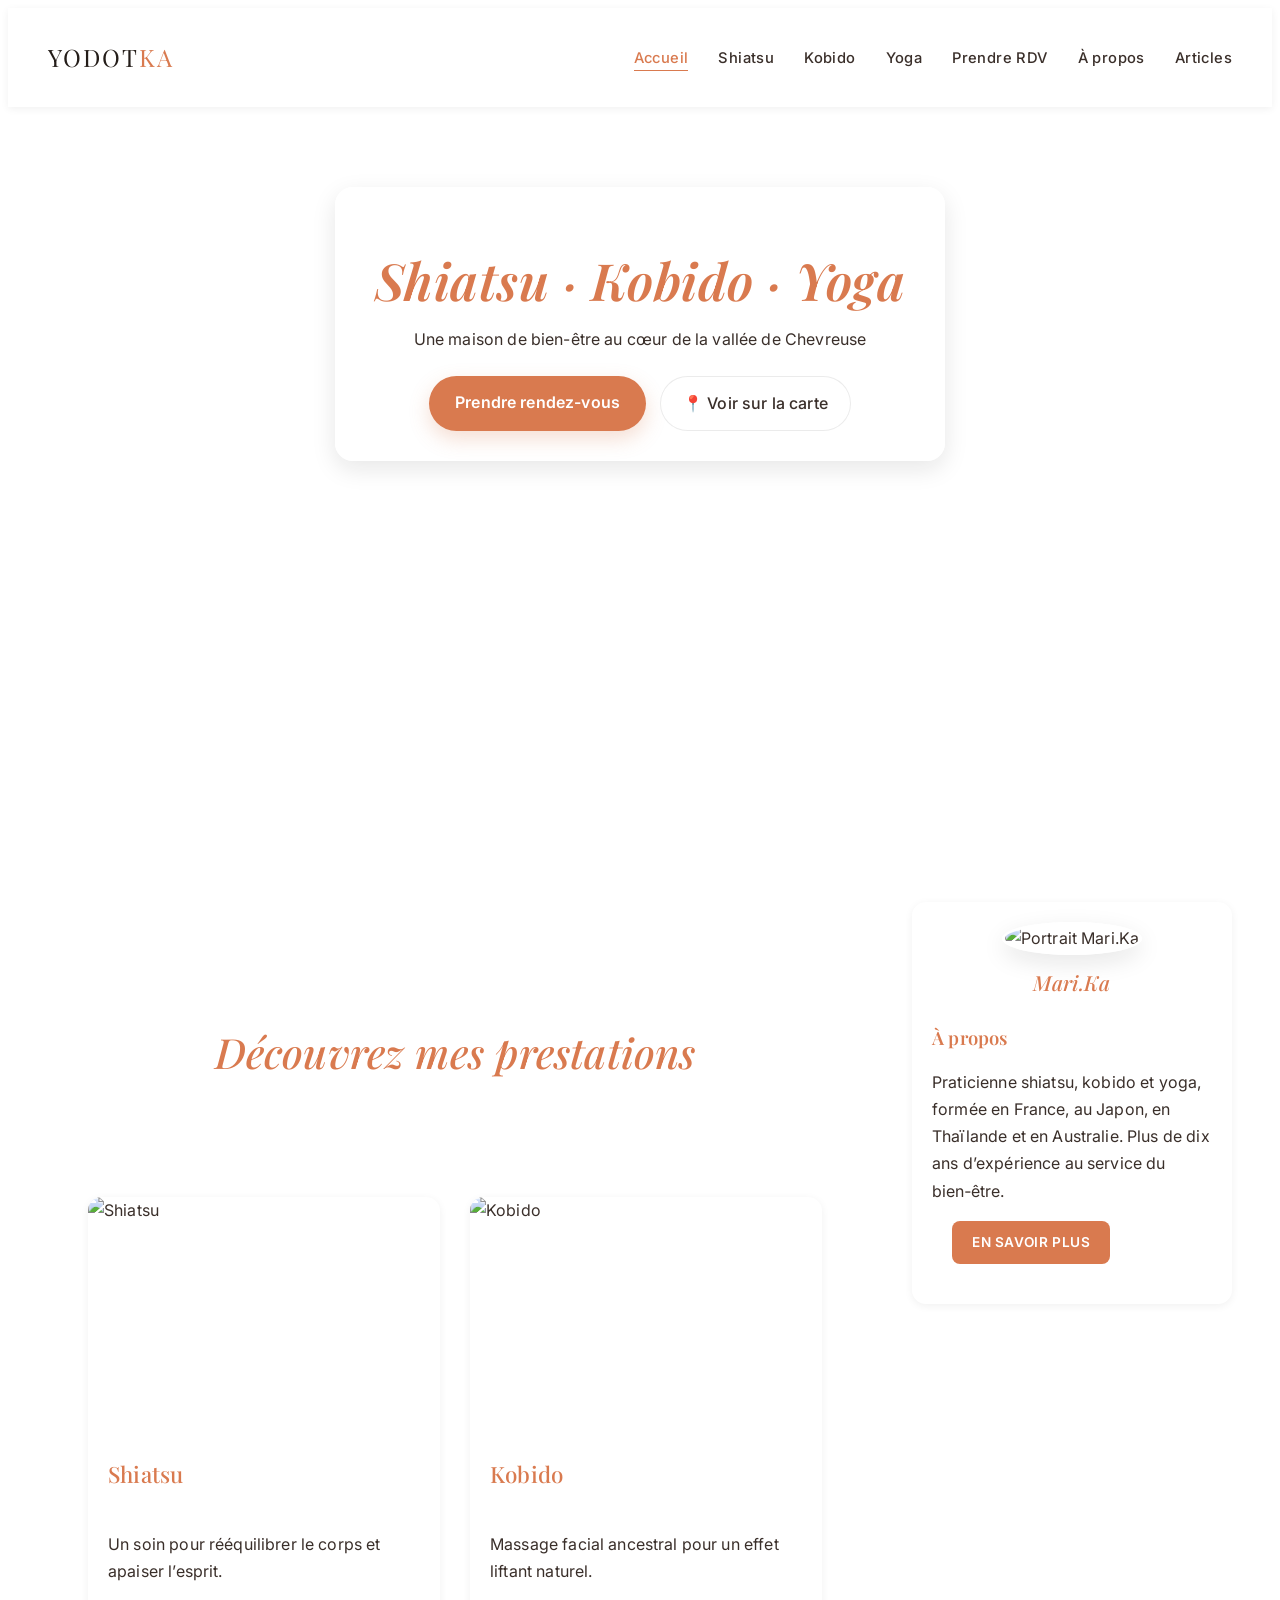
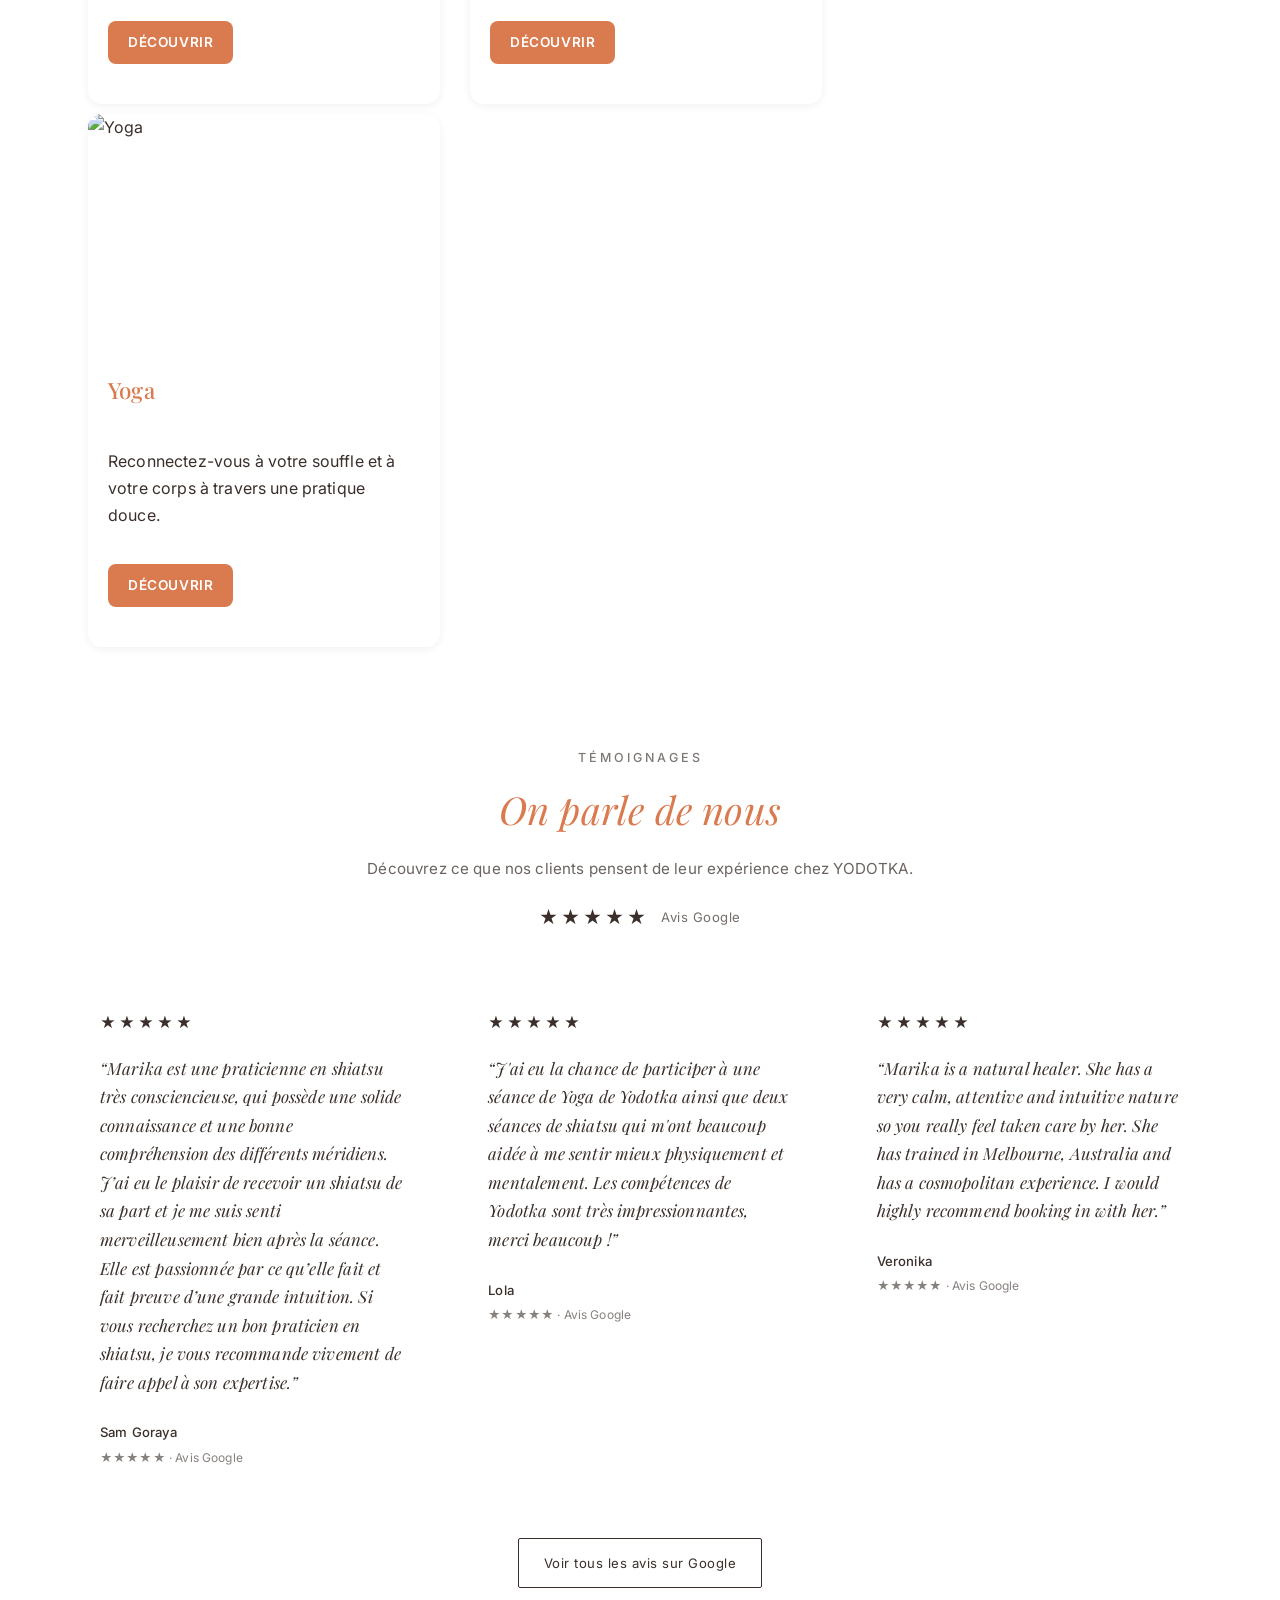
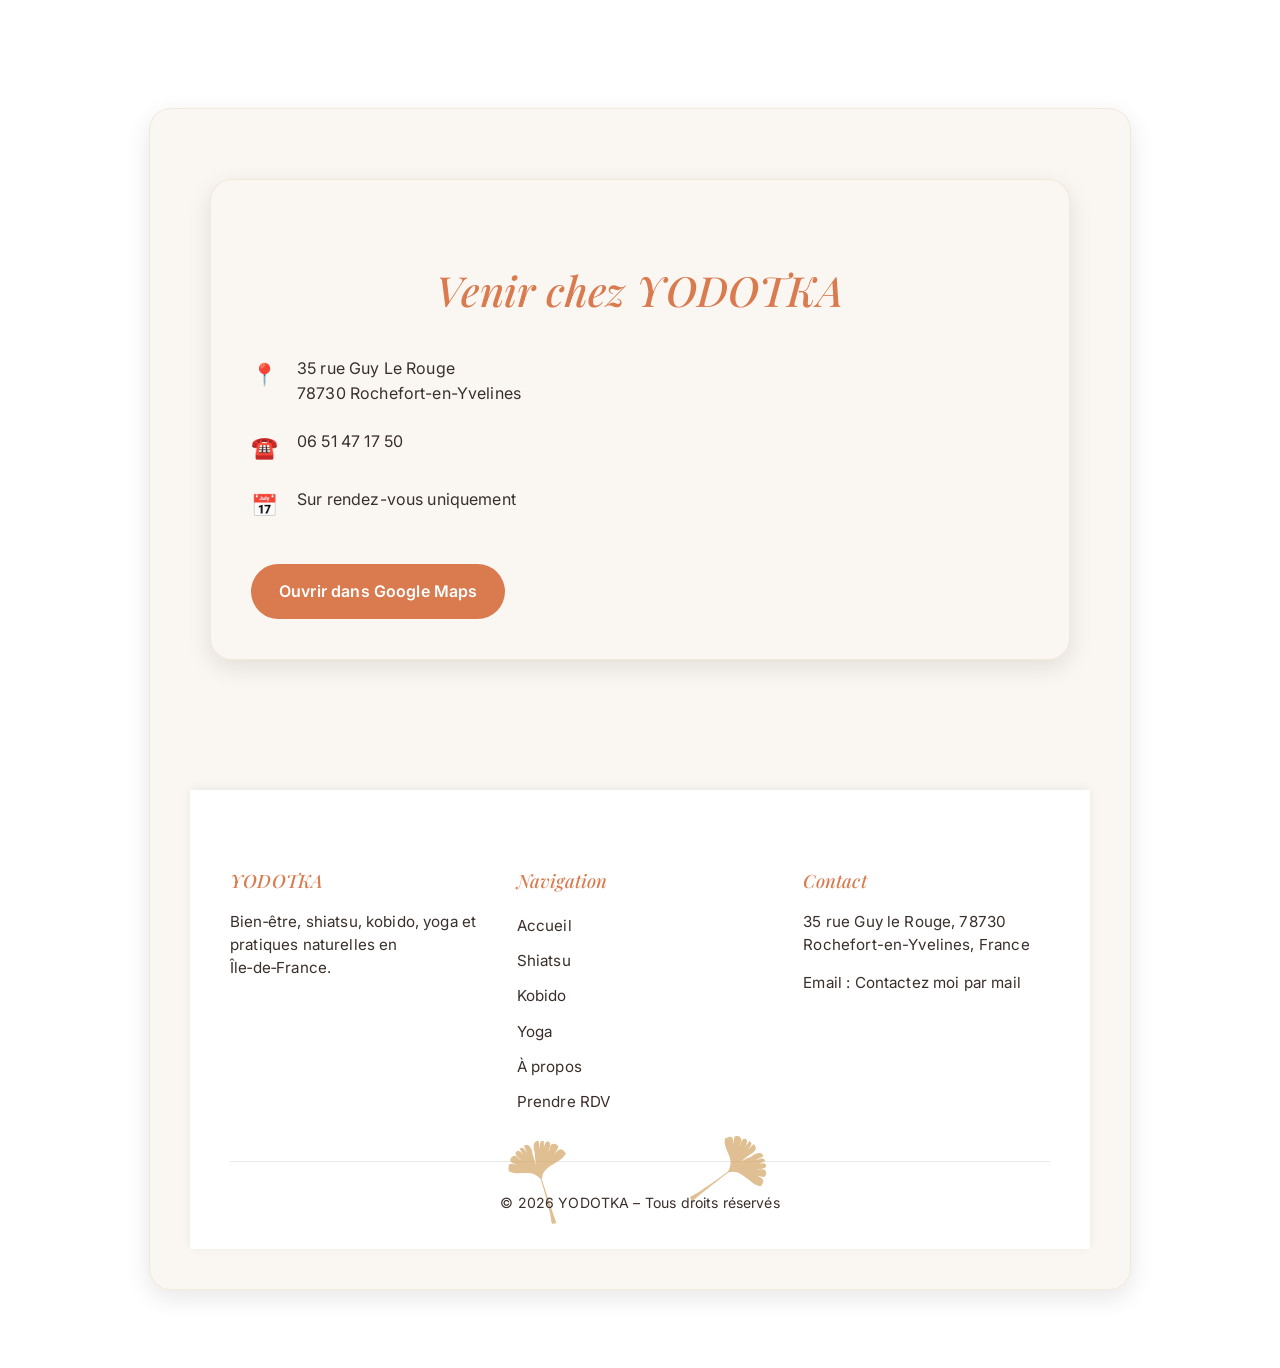
==== commit 82fd9ae6: "Update index.html" ====
--- a/index.html
+++ b/index.html
@@ -211,7 +211,7 @@
                 </p>
 
                 <p class="review-author">
-                    <strong>Veronia</strong>
+                    <strong>Veronika</strong>
                     <span>★★★★★ · Avis Google</span>
                 </p>
 
